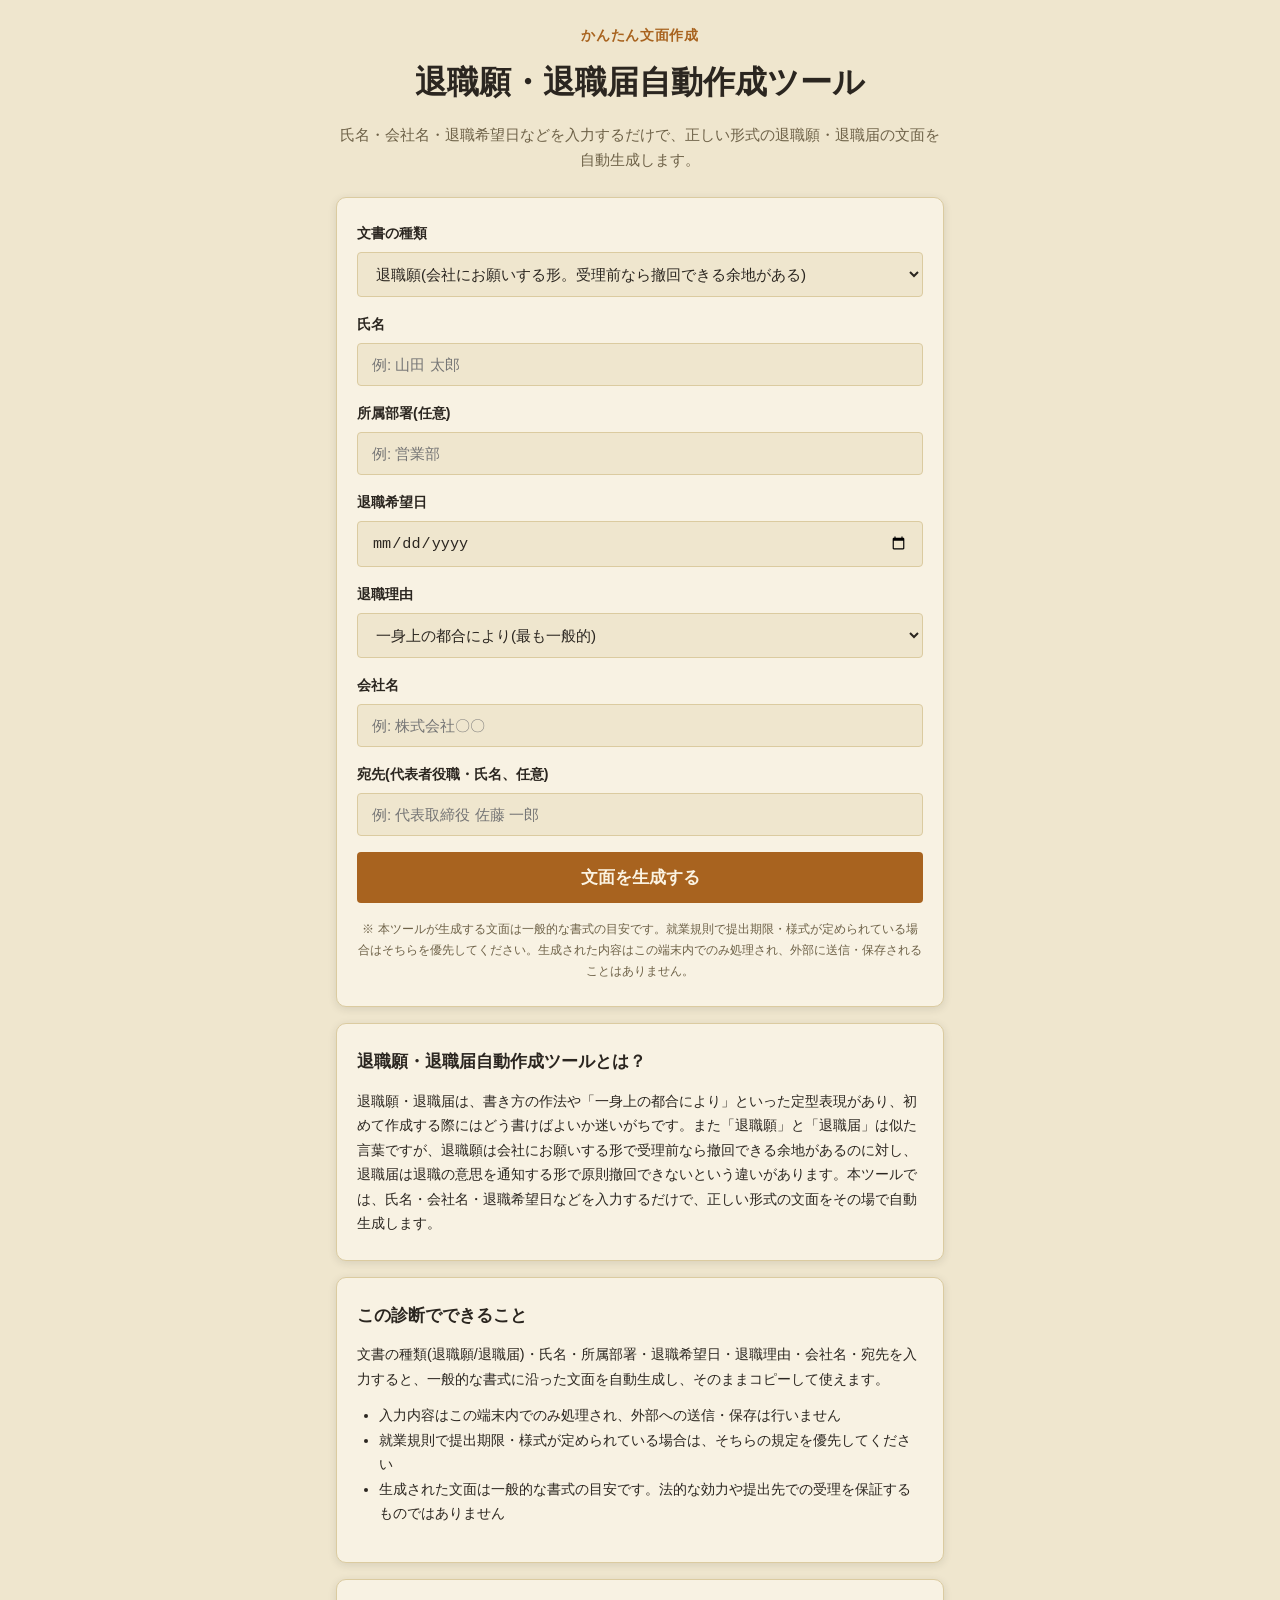
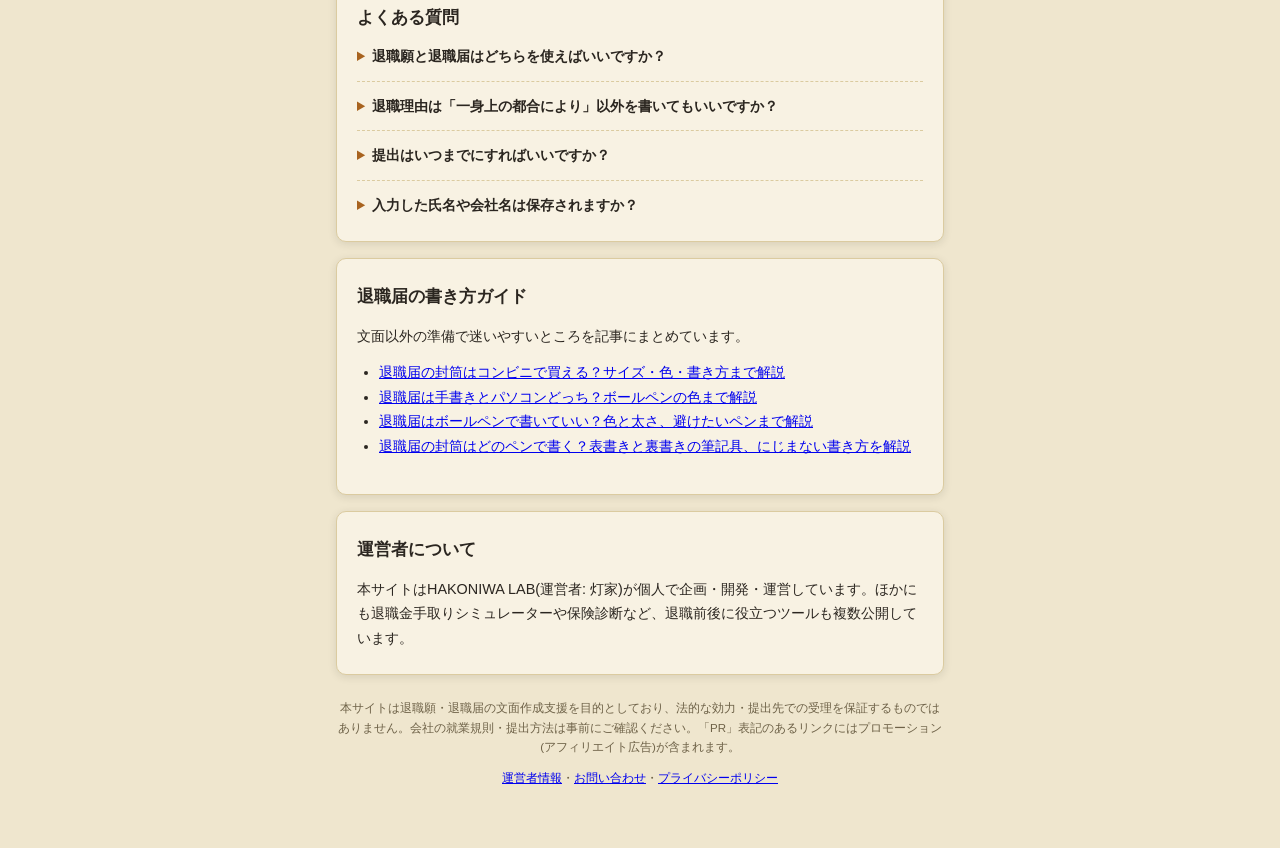
==== index.html @ e1b3cf2a "診断結果の下に関連する本のカードを追加 HAKONIWA LABのツールと、運営者が書いたKindle本をつなぐ導線。 結果画面の広告スロット直後に、文脈が自然につながる本だけを1〜2冊置く。 既存の" ====
<!DOCTYPE html>
<html lang="ja">
<head>
<meta charset="UTF-8">
<meta name="viewport" content="width=device-width, initial-scale=1.0">
<title>退職願・退職届 自動作成ツール | 入力するだけで文面を生成</title>
<meta name="description" content="氏名・会社名・退職希望日などを入力するだけで、正しい形式の退職願・退職届の文面を自動生成し、コピーできます。">
<script async src="https://pagead2.googlesyndication.com/pagead/js/adsbygoogle.js?client=ca-pub-6465548593525933" crossorigin="anonymous"></script>
<link rel="canonical" href="https://hakoniwalab.com/resignation-letter-generator/">
<link rel="stylesheet" href="css/style.css">
<script type="application/ld+json">{"@context":"https://schema.org","@type":"FAQPage","mainEntity":[{"@type":"Question","name":"退職願と退職届はどちらを使えばいいですか？","acceptedAnswer":{"@type":"Answer","text":"まずは会社と話し合いながら退職時期を決めたい場合は退職願(受理前なら撤回できる余地があります)、退職の意思がすでに固まっている場合は退職届(原則撤回できません)を選ぶのが一般的です。就業規則で指定がある場合はそちらに従ってください。"}},{"@type":"Question","name":"退職理由は「一身上の都合により」以外を書いてもいいですか？","acceptedAnswer":{"@type":"Answer","text":"書けます。ただし退職願・退職届では詳しい退職理由を書かないのが一般的なマナーとされており、多くの場合「一身上の都合により」で十分です。転居や契約期間満了など事実を書く場合もあります。"}},{"@type":"Question","name":"提出はいつまでにすればいいですか？","acceptedAnswer":{"@type":"Answer","text":"民法上は退職の意思表示から2週間で退職の効果が生じますが、就業規則で「1ヶ月前まで」等の規定がある会社が多いため、まずは自社の就業規則をご確認ください。"}},{"@type":"Question","name":"入力した氏名や会社名は保存されますか？","acceptedAnswer":{"@type":"Answer","text":"保存されません。入力内容はこの端末(ブラウザ)内でのみ処理され、外部への送信や保存は一切行いません。"}}]}</script>
</head>
<body>
<div id="app" class="app">

  <header class="app-header">
    <p class="app-header__eyebrow">かんたん文面作成</p>
    <h1 class="app-header__title">退職願・退職届<br class="sp-only">自動作成ツール</h1>
    <p class="app-header__lead">氏名・会社名・退職希望日などを入力するだけで、正しい形式の退職願・退職届の文面を自動生成します。</p>
  </header>

  <main id="main" class="main">

    <!-- intro/form screen -->
    <section id="screen-intro" class="screen" data-screen="intro">
      <div class="card card--intro">
        <form id="gen-form">
          <div class="form-field">
            <label for="letter_type">文書の種類</label>
            <select id="letter_type" name="letter_type" class="quiz-select">
              <option value="request">退職願(会社にお願いする形。受理前なら撤回できる余地がある)</option>
              <option value="notice">退職届(退職の意思を通知する形。原則撤回できない)</option>
            </select>
          </div>

          <div class="form-field">
            <label for="name">氏名</label>
            <input type="text" id="name" name="name" class="quiz-select" placeholder="例: 山田 太郎" required>
          </div>

          <div class="form-field">
            <label for="department">所属部署(任意)</label>
            <input type="text" id="department" name="department" class="quiz-select" placeholder="例: 営業部">
          </div>

          <div class="form-field">
            <label for="resign_date">退職希望日</label>
            <input type="date" id="resign_date" name="resign_date" class="quiz-select" required>
          </div>

          <div class="form-field">
            <label for="reason_preset">退職理由</label>
            <select id="reason_preset" name="reason_preset" class="quiz-select">
              <option value="一身上の都合により">一身上の都合により(最も一般的)</option>
              <option value="契約期間満了に伴い">契約期間満了に伴い</option>
              <option value="転居に伴い">転居に伴い</option>
              <option value="家庭の事情により">家庭の事情により</option>
              <option value="custom">自由入力</option>
            </select>
          </div>

          <div class="form-field" id="reason-custom-field" hidden>
            <label for="reason_custom">退職理由(自由入力・接続助詞まで含めて入力してください)</label>
            <input type="text" id="reason_custom" name="reason_custom" class="quiz-select" placeholder="例: 一身上の都合により">
          </div>

          <div class="form-field">
            <label for="company_name">会社名</label>
            <input type="text" id="company_name" name="company_name" class="quiz-select" placeholder="例: 株式会社〇〇" required>
          </div>

          <div class="form-field">
            <label for="representative_name">宛先(代表者役職・氏名、任意)</label>
            <input type="text" id="representative_name" name="representative_name" class="quiz-select" placeholder="例: 代表取締役 佐藤 一郎">
          </div>

          <button type="submit" class="btn btn--primary btn--large">文面を生成する</button>
        </form>
        <p class="intro-disclaimer">※ 本ツールが生成する文面は一般的な書式の目安です。就業規則で提出期限・様式が定められている場合はそちらを優先してください。生成された内容はこの端末内でのみ処理され、外部に送信・保存されることはありません。</p>
      </div>
    </section>

    <!-- result screen -->
    <section id="screen-result" class="screen" data-screen="result" hidden>
      <div class="card card--intro" id="result-body"></div>
      <button type="button" class="btn btn--primary btn--large" id="btn-copy">文面をコピーする</button>
      <div id="ad-slot-result-bottom" class="ad-slot" aria-hidden="true"></div>
      <div class="card card--books" data-books-card>
        <h2 class="card__title">関連する本</h2>
        <p class="books__lead">辞めたあとのことを考えはじめた方へ。運営者が書いた本です。</p>
        <ul class="books__list">
          <li class="books__item">
            <a href="https://www.amazon.co.jp/dp/B0H3LRYNQZ" target="_blank" rel="noopener">
              <span class="books__title">50代からのセカンドキャリア: 肩書きが消えた日、人生は始まる</span>
              <span class="books__note">神泉悠斗／役職や肩書きが外れたあとの、仕事の選び直しについて。</span>
            </a>
          </li>
        </ul>
        <p class="books__ku">Kindle Unlimited の対象です（会員なら追加料金はかかりません）。</p>
      </div>


      <div class="card card--lead" id="lead-card">
        <h2 class="card__title">今後の手続きの参考情報を受け取りたい方へ</h2>
        <p>メールアドレスを登録すると、HAKONIWA LABの新しいツール・お得な情報をお届けします。</p>
        <form id="lead-form" class="lead-form" action="https://mail-studio.hakoniwa-labs.workers.dev/f/v6lGNd5ZqjptO-bG2wVIIij1IczI0iWg" method="post" target="popupwindow" onsubmit="window.open('https://mail-studio.hakoniwa-labs.workers.dev/f/v6lGNd5ZqjptO-bG2wVIIij1IczI0iWg', 'popupwindow')">
          <input type="email" name="email" class="lead-form__input" placeholder="メールアドレス" required>
          <button type="submit" class="btn btn--primary">登録する</button>
        </form>
      </div>

      <button type="button" class="btn btn--ghost" id="btn-restart">条件を変えて作り直す</button>
    </section>

  </main>

  <section class="article" aria-labelledby="about-heading">
    <div class="card card--article">
      <h2 id="about-heading">退職願・退職届自動作成ツールとは？</h2>
      <p>退職願・退職届は、書き方の作法や「一身上の都合により」といった定型表現があり、初めて作成する際にはどう書けばよいか迷いがちです。また「退職願」と「退職届」は似た言葉ですが、退職願は会社にお願いする形で受理前なら撤回できる余地があるのに対し、退職届は退職の意思を通知する形で原則撤回できないという違いがあります。本ツールでは、氏名・会社名・退職希望日などを入力するだけで、正しい形式の文面をその場で自動生成します。</p>
    </div>

    <div class="card card--article">
      <h2>この診断でできること</h2>
      <p>文書の種類(退職願/退職届)・氏名・所属部署・退職希望日・退職理由・会社名・宛先を入力すると、一般的な書式に沿った文面を自動生成し、そのままコピーして使えます。</p>
      <ul>
        <li>入力内容はこの端末内でのみ処理され、外部への送信・保存は行いません</li>
        <li>就業規則で提出期限・様式が定められている場合は、そちらの規定を優先してください</li>
        <li>生成された文面は一般的な書式の目安です。法的な効力や提出先での受理を保証するものではありません</li>
      </ul>
    </div>

    <div class="card card--article">
      <h2>よくある質問</h2>
      <details class="faq-item">
        <summary>退職願と退職届はどちらを使えばいいですか？</summary>
        <p>まずは会社と話し合いながら退職時期を決めたい場合は退職願(受理前なら撤回できる余地があります)、退職の意思がすでに固まっている場合は退職届(原則撤回できません)を選ぶのが一般的です。就業規則で指定がある場合はそちらに従ってください。</p>
      </details>
      <details class="faq-item">
        <summary>退職理由は「一身上の都合により」以外を書いてもいいですか？</summary>
        <p>書けます。ただし退職願・退職届では詳しい退職理由を書かないのが一般的なマナーとされており、多くの場合「一身上の都合により」で十分です。転居や契約期間満了など事実を書く場合もあります。</p>
      </details>
      <details class="faq-item">
        <summary>提出はいつまでにすればいいですか？</summary>
        <p>民法上は退職の意思表示から2週間で退職の効果が生じますが、就業規則で「1ヶ月前まで」等の規定がある会社が多いため、まずは自社の就業規則をご確認ください。</p>
      </details>
      <details class="faq-item">
        <summary>入力した氏名や会社名は保存されますか？</summary>
        <p>保存されません。入力内容はこの端末(ブラウザ)内でのみ処理され、外部への送信や保存は一切行いません。</p>
      </details>
    </div>

    <div class="card card--article">
      <h2>退職届の書き方ガイド</h2>
      <p>文面以外の準備で迷いやすいところを記事にまとめています。</p>
      <ul>
        <li><a href="guide/taishokutodoke-fuutou/">退職届の封筒はコンビニで買える？サイズ・色・書き方まで解説</a></li>
        <li><a href="guide/taishokutodoke-tegaki-pc/">退職届は手書きとパソコンどっち？ボールペンの色まで解説</a></li>
        <li><a href="guide/taishokutodoke-borupen/">退職届はボールペンで書いていい？色と太さ、避けたいペンまで解説</a></li>
        <li><a href="guide/taishokutodoke-fuutou-pen/">退職届の封筒はどのペンで書く？表書きと裏書きの筆記具、にじまない書き方を解説</a></li>
      </ul>
    </div>

    <div class="card card--article">
      <h2>運営者について</h2>
      <p>本サイトはHAKONIWA LAB(運営者: 灯家)が個人で企画・開発・運営しています。ほかにも退職金手取りシミュレーターや保険診断など、退職前後に役立つツールも複数公開しています。</p>
    </div>
  </section>

  <footer class="app-footer">
    <p>本サイトは退職願・退職届の文面作成支援を目的としており、法的な効力・提出先での受理を保証するものではありません。会社の就業規則・提出方法は事前にご確認ください。「PR」表記のあるリンクにはプロモーション(アフィリエイト広告)が含まれます。</p>
    <p><a href="../about.html">運営者情報</a>・<a href="../contact.html">お問い合わせ</a>・<a href="../privacy.html">プライバシーポリシー</a></p>
  </footer>

</div>

<script src="js/generate.js"></script>
<script src="js/app.js"></script>
</body>
</html>
---- css/style.css ----
:root {
  --color-bg: #efe6ce;
  --color-surface: #f8f2e3;
  --color-border: #dbcba0;
  --color-text: #2b2620;
  --color-text-muted: #6e6248;
  --color-primary: #a8631f;
  --color-primary-hover: #8b5119;
  --color-primary-contrast: #fbf3e2;
  --color-accent: #55704a;
  --color-badge-bg: #e4d6ae;
  --color-badge-text: #6e4a1e;
  --color-warn-bg: #efd3c0;
  --color-warn-text: #8a4322;
  --radius-sm: 4px;
  --radius-md: 6px;
  --radius-lg: 10px;
  --shadow-card: 0 2px 8px rgba(43, 38, 32, 0.12);
  --max-width: 640px;
}

@media (prefers-color-scheme: dark) {
  :root {
    --color-bg: #211f1a;
    --color-surface: #2c2a22;
    --color-border: #423e30;
    --color-text: #f1e9d8;
    --color-text-muted: #b3a585;
    --color-primary: #e3a23b;
    --color-primary-hover: #edb259;
    --color-primary-contrast: #241c0d;
    --color-accent: #8fae7d;
    --color-badge-bg: #3a3626;
    --color-badge-text: #e3a23b;
    --color-warn-bg: #3d2a1d;
    --color-warn-text: #e0a876;
    --shadow-card: 0 2px 14px rgba(0, 0, 0, 0.5);
  }
}

* { box-sizing: border-box; }

[hidden] { display: none !important; }

html, body {
  margin: 0;
  padding: 0;
  background: var(--color-bg);
  color: var(--color-text);
  font-family: "Hiragino Sans", "Hiragino Kaku Gothic ProN", Meiryo, "Yu Gothic", sans-serif;
  line-height: 1.7;
  -webkit-text-size-adjust: 100%;
}

.app {
  max-width: var(--max-width);
  margin: 0 auto;
  padding: 24px 16px 48px;
}

.app-header {
  text-align: center;
  margin-bottom: 24px;
}

.app-header__eyebrow {
  color: var(--color-primary);
  font-weight: 700;
  font-size: 0.85rem;
  letter-spacing: 0.05em;
  margin: 0 0 8px;
}

.app-header__title {
  font-size: 1.6rem;
  font-weight: 800;
  margin: 0 0 12px;
}

.app-header__lead {
  color: var(--color-text-muted);
  font-size: 0.95rem;
  margin: 0;
}

.main { display: block; }

.card {
  background: var(--color-surface);
  border: 1px solid var(--color-border);
  border-radius: var(--radius-lg);
  box-shadow: var(--shadow-card);
  padding: 24px 20px;
  margin-bottom: 16px;
}

.card--intro { text-align: center; }

.intro-points {
  list-style: none;
  padding: 0;
  margin: 0 0 20px;
  text-align: left;
  display: inline-block;
}

.intro-points li {
  position: relative;
  padding-left: 26px;
  margin-bottom: 10px;
  color: var(--color-text);
}

.intro-points li::before {
  content: "✓";
  position: absolute;
  left: 0;
  color: var(--color-accent);
  font-weight: 700;
}

.intro-disclaimer {
  font-size: 0.78rem;
  color: var(--color-text-muted);
  margin: 16px 0 0;
}

.btn {
  display: inline-block;
  border: none;
  border-radius: var(--radius-sm);
  font-size: 0.95rem;
  font-weight: 700;
  padding: 12px 20px;
  cursor: pointer;
  text-align: center;
  transition: background-color 0.15s ease, opacity 0.15s ease;
}

.btn--primary {
  background: var(--color-primary);
  color: var(--color-primary-contrast);
}
.btn--primary:hover { background: var(--color-primary-hover); }
.btn--primary:disabled { opacity: 0.5; cursor: not-allowed; }

.btn--ghost {
  background: transparent;
  color: var(--color-text-muted);
  border: 1px solid var(--color-border);
}
.btn--ghost:hover { color: var(--color-text); border-color: var(--color-text-muted); }

.btn--large { width: 100%; padding: 14px 20px; font-size: 1.05rem; }
.btn--skip { margin-left: auto; }

.progress {
  height: 6px;
  background: var(--color-border);
  border-radius: 999px;
  overflow: hidden;
  margin-bottom: 8px;
}

.progress__bar {
  height: 100%;
  width: 0%;
  background: var(--color-primary);
  transition: width 0.25s ease;
}

.progress__label {
  font-size: 0.78rem;
  color: var(--color-text-muted);
  margin: 0 0 16px;
  text-align: right;
}

.card--quiz { min-height: 220px; }

.quiz-question {
  font-size: 1.1rem;
  font-weight: 700;
  margin: 0 0 6px;
}

.quiz-question__note {
  font-size: 0.82rem;
  color: var(--color-text-muted);
  margin: 0 0 18px;
}

.quiz-options {
  display: grid;
  gap: 10px;
}

.quiz-option {
  display: block;
  width: 100%;
  text-align: left;
  padding: 14px 16px;
  background: var(--color-bg);
  border: 1.5px solid var(--color-border);
  border-radius: var(--radius-sm);
  color: var(--color-text);
  font-size: 0.95rem;
  cursor: pointer;
  transition: border-color 0.15s ease, background-color 0.15s ease;
}

.quiz-option:hover {
  border-color: var(--color-primary);
}

.quiz-option.is-selected {
  border-color: var(--color-primary);
  background: var(--color-badge-bg);
  font-weight: 700;
}

.quiz-select {
  width: 100%;
  padding: 12px 14px;
  border: 1.5px solid var(--color-border);
  border-radius: var(--radius-sm);
  background: var(--color-bg);
  color: var(--color-text);
  font-size: 0.95rem;
}

.quiz-nav {
  display: flex;
  align-items: center;
  gap: 10px;
}

.result-summary {
  text-align: center;
  margin-bottom: 20px;
}

.result-summary__count {
  font-size: 1.3rem;
  font-weight: 800;
  margin: 0 0 4px;
}

.result-summary__note {
  font-size: 0.82rem;
  color: var(--color-text-muted);
  margin: 0;
}

.result-list {
  display: grid;
  gap: 14px;
  margin-bottom: 20px;
}

.result-card {
  background: var(--color-surface);
  border: 1px solid var(--color-border);
  border-radius: var(--radius-md);
  box-shadow: var(--shadow-card);
  padding: 18px 18px 16px;
}

.result-card__badges {
  display: flex;
  flex-wrap: wrap;
  gap: 6px;
  margin-bottom: 10px;
}

.badge {
  display: inline-block;
  font-size: 0.72rem;
  font-weight: 700;
  padding: 3px 10px;
  border-radius: 999px;
  background: var(--color-badge-bg);
  color: var(--color-badge-text);
}

.badge--accent {
  background: var(--color-primary);
  color: var(--color-primary-contrast);
}

.badge--warn {
  background: var(--color-warn-bg);
  color: var(--color-warn-text);
}

.result-card__name {
  font-size: 1.05rem;
  font-weight: 800;
  margin: 0 0 6px;
}

.result-card__benefit {
  color: var(--color-accent);
  font-weight: 700;
  margin: 0 0 4px;
}

.result-card__org {
  font-size: 0.8rem;
  color: var(--color-text-muted);
  margin: 0 0 12px;
}

.result-card__summary {
  font-size: 0.88rem;
  margin: 0 0 10px;
}

.result-card__conditions {
  font-size: 0.82rem;
  color: var(--color-text-muted);
  margin: 0 0 14px;
}

.result-card__actions {
  display: flex;
  flex-wrap: wrap;
  gap: 8px;
}

.result-card__link {
  display: inline-block;
  font-size: 0.85rem;
  font-weight: 700;
  color: var(--color-primary);
  text-decoration: none;
  padding: 8px 14px;
  border: 1.5px solid var(--color-primary);
  border-radius: var(--radius-sm);
}

.result-card__link:hover { background: var(--color-badge-bg); }

.result-card__link--offer {
  color: var(--color-accent);
  border-color: var(--color-accent);
  display: inline-flex;
  align-items: center;
  gap: 6px;
}

.badge--pr {
  background: var(--color-accent);
  color: var(--color-primary-contrast);
  font-size: 0.62rem;
  padding: 2px 6px;
}

.result-empty {
  text-align: center;
  color: var(--color-text-muted);
  padding: 24px 12px;
}

.ad-slot {
  min-height: 90px;
  border: 1px dashed var(--color-border);
  border-radius: var(--radius-sm);
  display: flex;
  align-items: center;
  justify-content: center;
  color: var(--color-text-muted);
  font-size: 0.75rem;
  margin-bottom: 20px;
}

.card--lead { text-align: center; }
.card__title { font-size: 1rem; margin: 0 0 8px; }

.lead-form {
  display: flex;
  gap: 8px;
  margin-top: 14px;
}

.lead-form__input {
  flex: 1;
  padding: 10px 12px;
  border: 1.5px solid var(--color-border);
  border-radius: var(--radius-sm);
  background: var(--color-bg);
  color: var(--color-text);
}

.app-footer {
  margin-top: 24px;
  text-align: center;
  font-size: 0.72rem;
  color: var(--color-text-muted);
}

.sp-only { display: inline; }

@media (min-width: 640px) {
  .app-header__title { font-size: 2rem; }
  .sp-only { display: none; }
}

.result-card__platforms {
  font-size: 0.8rem;
  color: var(--color-text-muted);
  margin: 0 0 14px;
}

.cross-link-banner {
  display: block;
  margin-top: 12px;
  padding: 10px 14px;
  background: var(--color-badge-bg);
  border-radius: var(--radius-sm);
  font-size: 0.82rem;
  color: var(--color-badge-text);
  text-decoration: none;
  font-weight: 700;
}

.cross-link-banner:hover { opacity: 0.85; }

.result-cross-links {
  display: grid;
  gap: 8px;
  margin-top: 16px;
}

.result-cross-links .cross-link-banner {
  margin-top: 0;
}

.form-field {
  text-align: left;
  margin-bottom: 16px;
}

.form-field label {
  display: block;
  font-size: 0.88rem;
  font-weight: 700;
  margin-bottom: 6px;
}

.form-field--checkbox label {
  display: flex;
  align-items: center;
  gap: 8px;
  font-weight: 400;
  font-size: 0.9rem;
}

.form-field--checkbox input[type="checkbox"] {
  width: 18px;
  height: 18px;
}

.result-headline {
  text-align: center;
  padding: 8px 0 20px;
  border-bottom: 1px dashed var(--color-border);
  margin-bottom: 16px;
}

.result-headline__label {
  font-size: 0.85rem;
  color: var(--color-text-muted);
  margin: 0 0 4px;
}

.result-headline__value {
  font-size: 2.2rem;
  font-weight: 800;
  color: var(--color-primary);
  margin: 0 0 4px;
}

.result-headline__sub {
  font-size: 0.85rem;
  color: var(--color-text-muted);
  margin: 0;
}

.result-breakdown {
  display: grid;
  gap: 8px;
  text-align: left;
}

.result-row {
  display: flex;
  justify-content: space-between;
  font-size: 0.9rem;
  padding: 8px 0;
  border-bottom: 1px solid var(--color-border);
}

.result-row span:first-child {
  color: var(--color-text-muted);
}

.result-row span:last-child {
  font-weight: 700;
}

.letter-preview {
  background: var(--color-bg);
  border: 1px solid var(--color-border);
  border-radius: var(--radius-sm);
  padding: 20px;
  font-family: "Hiragino Mincho ProN", "Yu Mincho", serif;
  font-size: 0.95rem;
  line-height: 1.9;
  white-space: pre-wrap;
  word-break: break-word;
  margin: 0 0 16px;
}

#btn-copy {
  width: 100%;
  margin-bottom: 16px;
}

/* --- 解説記事セクション --- */

.card--article h2 {
  font-size: 1.05rem;
  margin: 0 0 12px;
}
.card--article p {
  font-size: 0.9rem;
  margin: 0 0 12px;
}
.card--article p:last-child { margin-bottom: 0; }
.card--article ul {
  font-size: 0.9rem;
  margin: 0 0 12px;
  padding-left: 22px;
}

.faq-item {
  border-bottom: 1px dashed var(--color-border);
  padding: 12px 0;
}
.faq-item:first-of-type { padding-top: 0; }
.faq-item:last-child { border-bottom: none; padding-bottom: 0; }
.faq-item summary {
  cursor: pointer;
  font-weight: 700;
  font-size: 0.9rem;
  list-style: revert;
}
.faq-item summary::marker { color: var(--color-primary); }
.faq-item p {
  margin: 8px 0 0;
  font-size: 0.85rem;
  color: var(--color-text-muted);
}

/* --- 関連する本カード --- */
.card--books .books__lead {
  font-size: 0.9rem;
  color: var(--color-text-muted);
  margin: 0 0 12px;
}
.books__list { list-style: none; margin: 0; padding: 0; display: grid; gap: 10px; }
.books__item a {
  display: block;
  padding: 12px 14px;
  border: 1px solid var(--color-border);
  border-radius: 8px;
  background: var(--color-bg);
  color: inherit;
  text-decoration: none;
}
.books__item a:hover,
.books__item a:focus-visible { border-color: var(--color-primary); }
.books__title { display: block; font-weight: 600; font-size: 0.95rem; line-height: 1.5; }
.books__note { display: block; font-size: 0.8rem; color: var(--color-text-muted); margin-top: 4px; }
.books__ku { font-size: 0.8rem; color: var(--color-text-muted); margin: 10px 0 0; }
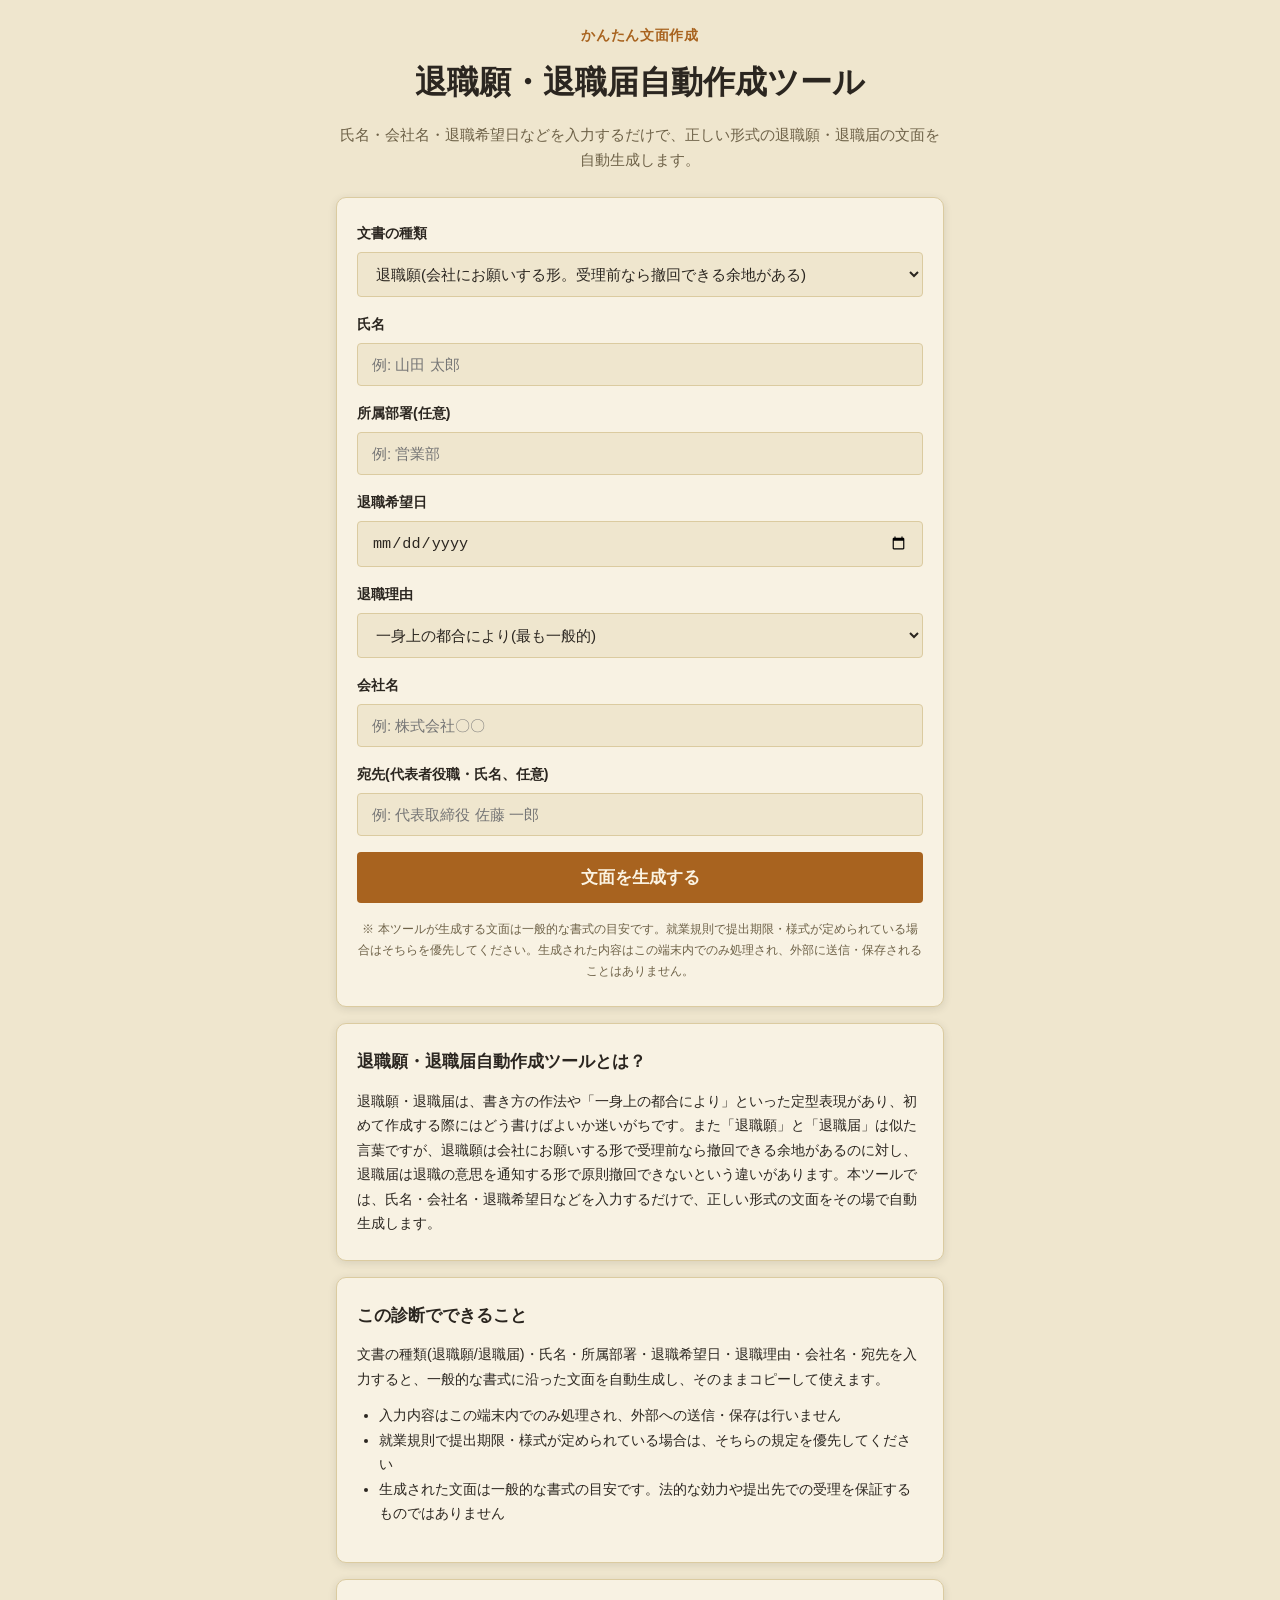
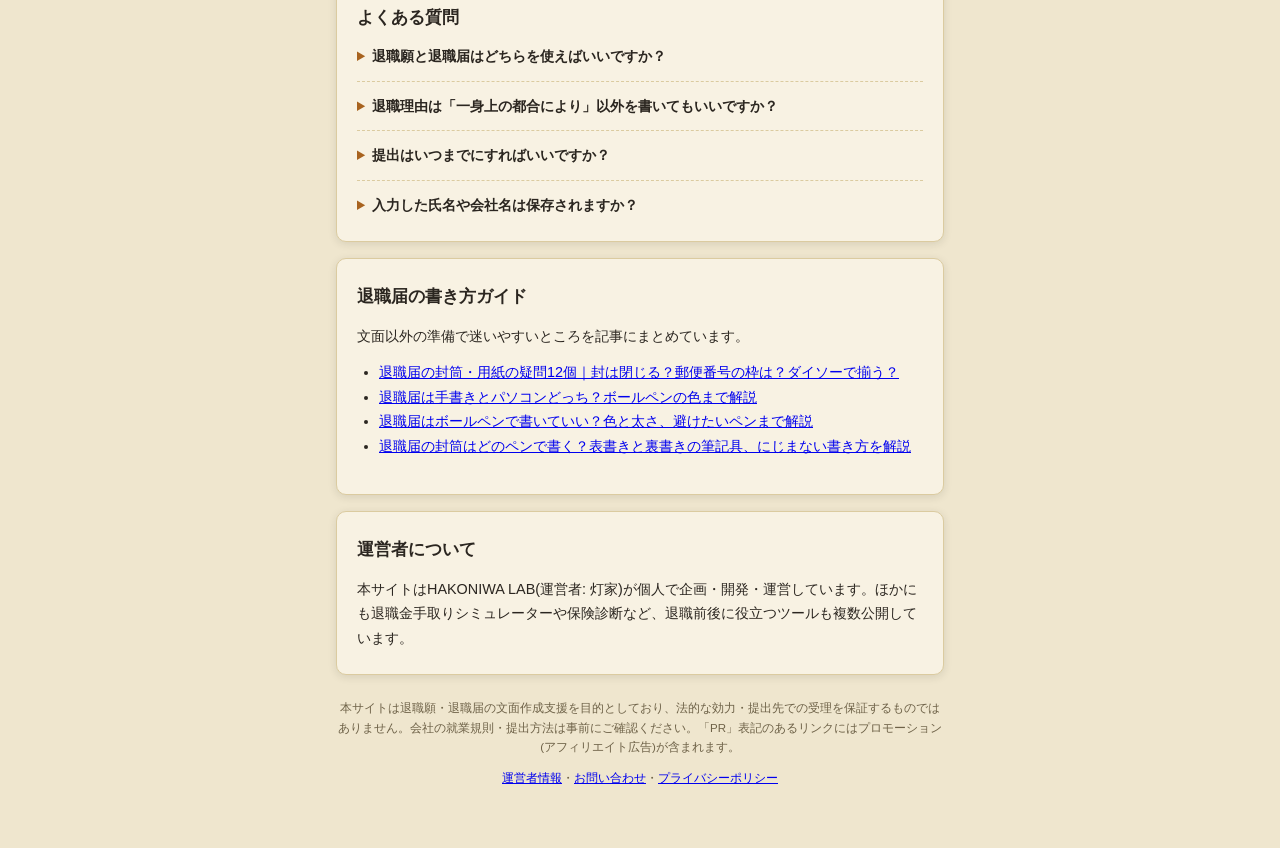
==== commit 7c76f7f0: "退職届の封筒の記事を、検索されている12の疑問への1問1答に組み替え - Search Console で来ていた49通りの細かい検索語(封筒 閉じる・郵便番号あり・用紙 ダイソー・コピー用紙・折り方" ====
--- a/index.html
+++ b/index.html
@@ -3,6 +3,14 @@
 <head>
 <meta charset="UTF-8">
 <meta name="viewport" content="width=device-width, initial-scale=1.0">
+<!-- Google tag (gtag.js) -->
+<script async src="https://www.googletagmanager.com/gtag/js?id=G-WTBHV5QYG3"></script>
+<script>
+  window.dataLayer = window.dataLayer || [];
+  function gtag(){dataLayer.push(arguments);}
+  gtag('js', new Date());
+  gtag('config', 'G-WTBHV5QYG3');
+</script>
 <title>退職願・退職届 自動作成ツール | 入力するだけで文面を生成</title>
 <meta name="description" content="氏名・会社名・退職希望日などを入力するだけで、正しい形式の退職願・退職届の文面を自動生成し、コピーできます。">
 <script async src="https://pagead2.googlesyndication.com/pagead/js/adsbygoogle.js?client=ca-pub-6465548593525933" crossorigin="anonymous"></script>
@@ -154,7 +162,7 @@
       <h2>退職届の書き方ガイド</h2>
       <p>文面以外の準備で迷いやすいところを記事にまとめています。</p>
       <ul>
-        <li><a href="guide/taishokutodoke-fuutou/">退職届の封筒はコンビニで買える？サイズ・色・書き方まで解説</a></li>
+        <li><a href="guide/taishokutodoke-fuutou/">退職届の封筒・用紙の疑問12個｜封は閉じる？郵便番号の枠は？ダイソーで揃う？</a></li>
         <li><a href="guide/taishokutodoke-tegaki-pc/">退職届は手書きとパソコンどっち？ボールペンの色まで解説</a></li>
         <li><a href="guide/taishokutodoke-borupen/">退職届はボールペンで書いていい？色と太さ、避けたいペンまで解説</a></li>
         <li><a href="guide/taishokutodoke-fuutou-pen/">退職届の封筒はどのペンで書く？表書きと裏書きの筆記具、にじまない書き方を解説</a></li>
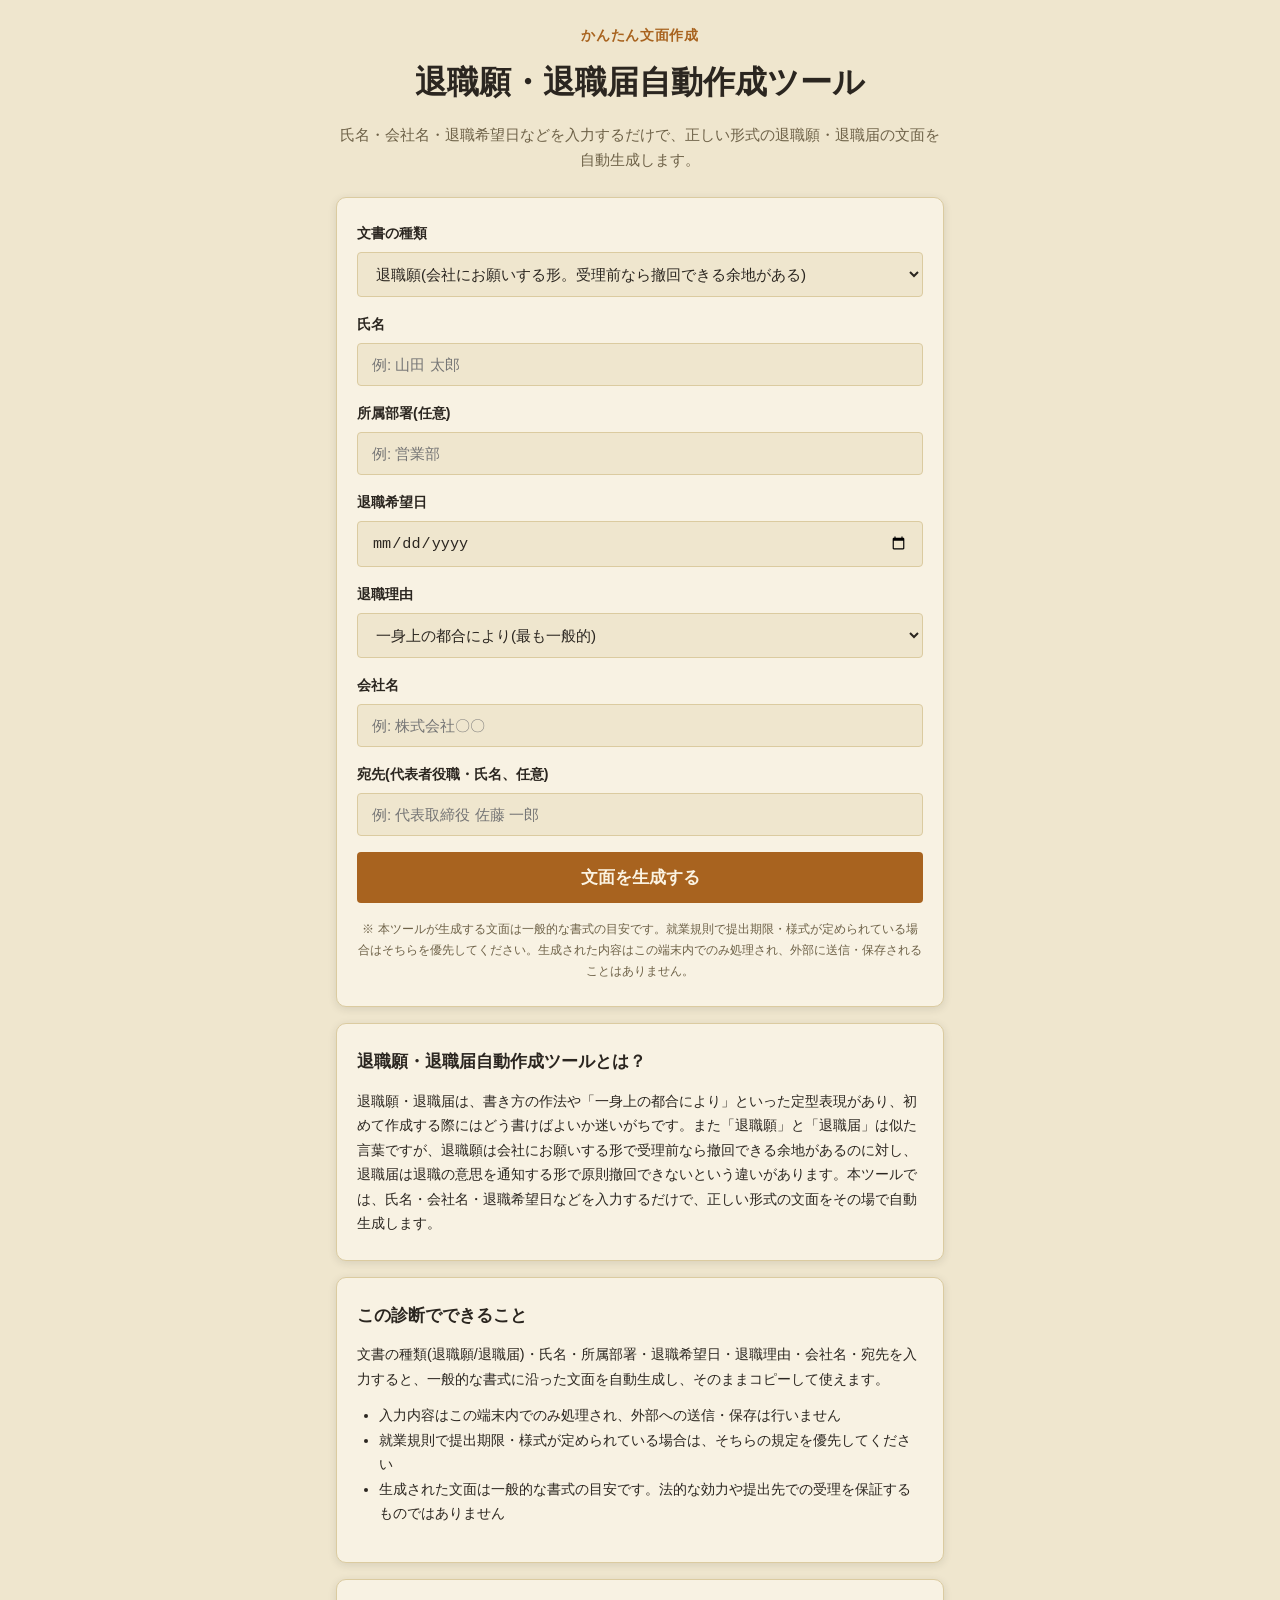
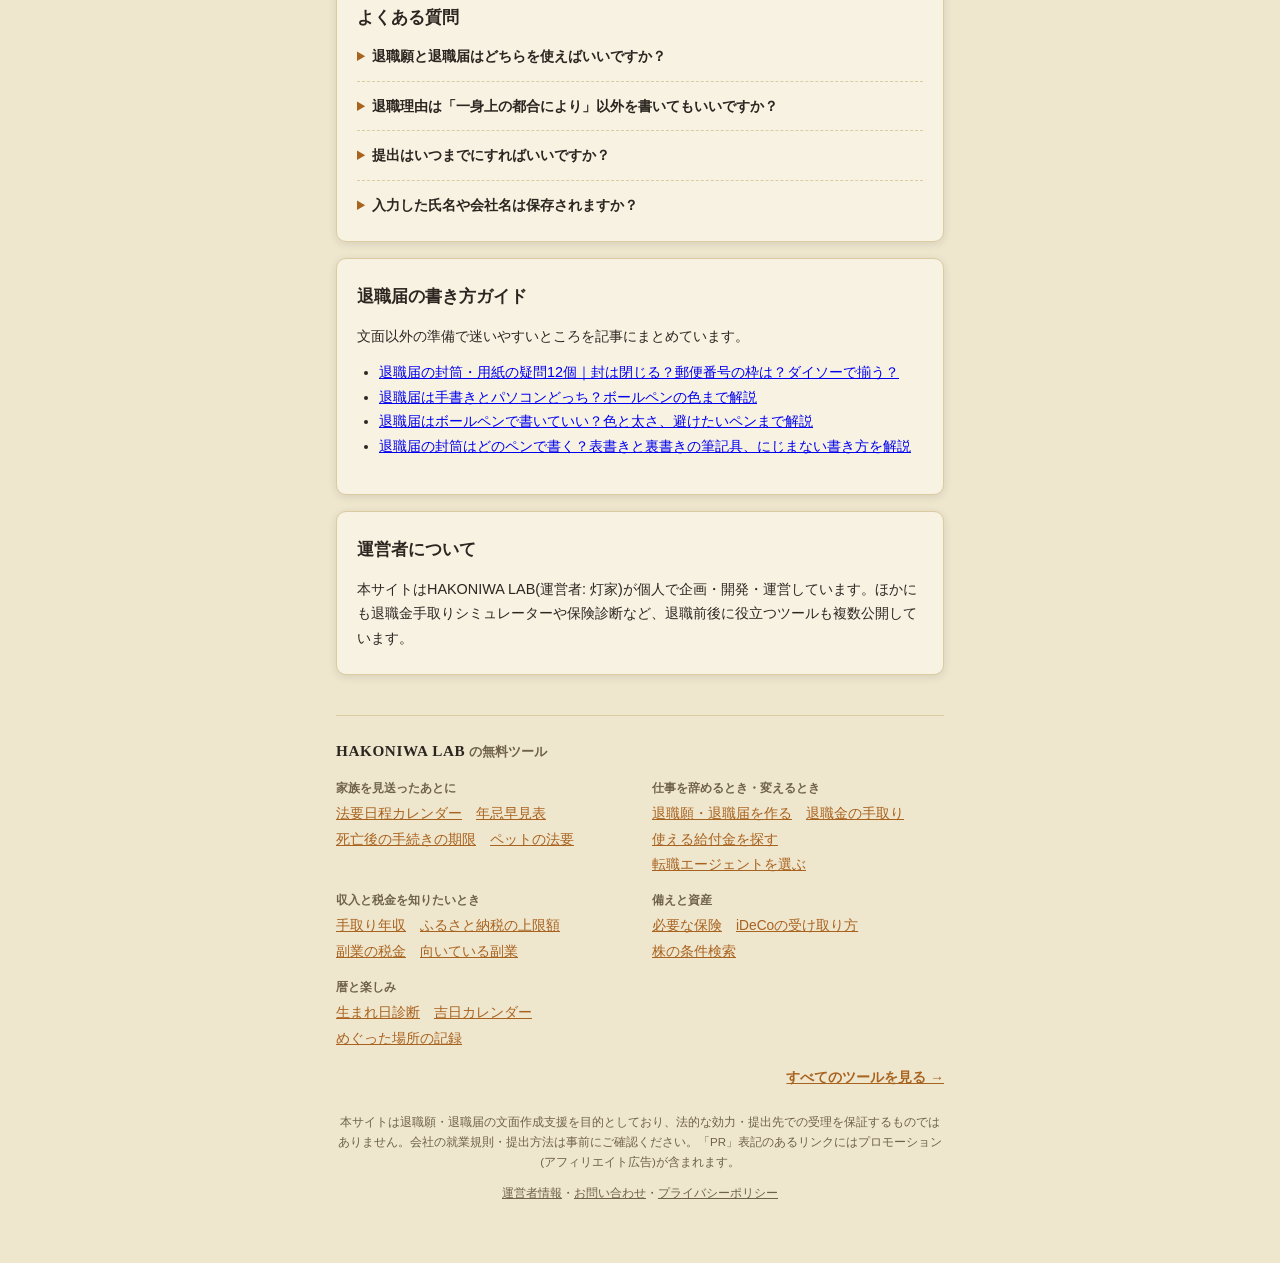
==== commit 9ecd5873: "全ページにHAKONIWA LABのツール一覧とパンくずの入口を追加 286ページ中、サイトのトップへ戻れるのが9ページだけで、 記事から入った人がほかのツールに気づけなかったため。 - 本文の下(フ" ====
--- a/index.html
+++ b/index.html
@@ -175,6 +175,73 @@
     </div>
   </section>
 
+  <!-- site-nav:start -->
+  <style>
+  .site-nav { margin: 40px 0 0; padding: 22px 0 0; border-top: 1px solid var(--color-border, var(--line, #dbcba0)); color: var(--color-text, var(--ink, #2b2620)); text-align: left; }
+  .site-nav__title { margin: 0 0 14px; font-size: 0.82rem; font-weight: 700; color: var(--color-text-muted, var(--muted, #6e6248)); }
+  .site-nav__title a { font-family: Georgia, "Times New Roman", serif; font-size: 0.95rem; letter-spacing: 0.04em; color: var(--color-text, var(--ink, #2b2620)); text-decoration: none; }
+  .site-nav__groups { display: grid; gap: 14px 24px; }
+  @media (min-width: 560px) { .site-nav__groups { grid-template-columns: 1fr 1fr; } }
+  .site-nav__label { margin: 0 0 4px; font-size: 0.74rem; font-weight: 700; color: var(--color-text-muted, var(--muted, #6e6248)); }
+  .site-nav__links { display: flex; flex-wrap: wrap; gap: 2px 14px; margin: 0; padding: 0; list-style: none; font-size: 0.86rem; line-height: 1.7; }
+  .site-nav__links li { margin: 0; padding: 0; }
+  .site-nav__links li::before { content: none; }
+  .site-nav__links a { color: var(--color-primary, var(--navy, #a8631f)); }
+  .site-nav__all { margin: 16px 0 0; font-size: 0.86rem; text-align: right; }
+  .site-nav__all a { color: var(--color-primary, var(--navy, #a8631f)); font-weight: 700; }
+  .app-footer a { color: var(--color-text-muted, var(--muted, #6e6248)); }
+  </style>
+  <nav class="site-nav" aria-label="HAKONIWA LABのツール">
+    <p class="site-nav__title"><a href="../">HAKONIWA LAB</a> の無料ツール</p>
+    <div class="site-nav__groups">
+      <div>
+        <p class="site-nav__label">家族を見送ったあとに</p>
+        <ul class="site-nav__links">
+          <li><a href="../houyou-calendar/">法要日程カレンダー</a></li>
+          <li><a href="../houyou-calendar/hayami/">年忌早見表</a></li>
+          <li><a href="../houyou-calendar/tetsuzuki/">死亡後の手続きの期限</a></li>
+          <li><a href="../houyou-calendar/pet/">ペットの法要</a></li>
+        </ul>
+      </div>
+      <div>
+        <p class="site-nav__label">仕事を辞めるとき・変えるとき</p>
+        <ul class="site-nav__links">
+          <li><a href="../resignation-letter-generator/">退職願・退職届を作る</a></li>
+          <li><a href="../retirement-simulator/">退職金の手取り</a></li>
+          <li><a href="../subsidy-checker/">使える給付金を探す</a></li>
+          <li><a href="../career-checker/">転職エージェントを選ぶ</a></li>
+        </ul>
+      </div>
+      <div>
+        <p class="site-nav__label">収入と税金を知りたいとき</p>
+        <ul class="site-nav__links">
+          <li><a href="../takehome-calculator/">手取り年収</a></li>
+          <li><a href="../furusato-simulator/">ふるさと納税の上限額</a></li>
+          <li><a href="../sidejob-tax-simulator/">副業の税金</a></li>
+          <li><a href="../sidejob-checker/">向いている副業</a></li>
+        </ul>
+      </div>
+      <div>
+        <p class="site-nav__label">備えと資産</p>
+        <ul class="site-nav__links">
+          <li><a href="../insurance-checker/">必要な保険</a></li>
+          <li><a href="../retirement-simulator/ideco/">iDeCoの受け取り方</a></li>
+          <li><a href="../stock-screener/">株の条件検索</a></li>
+        </ul>
+      </div>
+      <div>
+        <p class="site-nav__label">暦と楽しみ</p>
+        <ul class="site-nav__links">
+          <li><a href="../birthday-fortune/">生まれ日診断</a></li>
+          <li><a href="../birthday-fortune/calendar/">吉日カレンダー</a></li>
+          <li><a href="../meguri-log/">めぐった場所の記録</a></li>
+        </ul>
+      </div>
+    </div>
+    <p class="site-nav__all"><a href="../">すべてのツールを見る →</a></p>
+  </nav>
+  <!-- site-nav:end -->
+
   <footer class="app-footer">
     <p>本サイトは退職願・退職届の文面作成支援を目的としており、法的な効力・提出先での受理を保証するものではありません。会社の就業規則・提出方法は事前にご確認ください。「PR」表記のあるリンクにはプロモーション(アフィリエイト広告)が含まれます。</p>
     <p><a href="../about.html">運営者情報</a>・<a href="../contact.html">お問い合わせ</a>・<a href="../privacy.html">プライバシーポリシー</a></p>
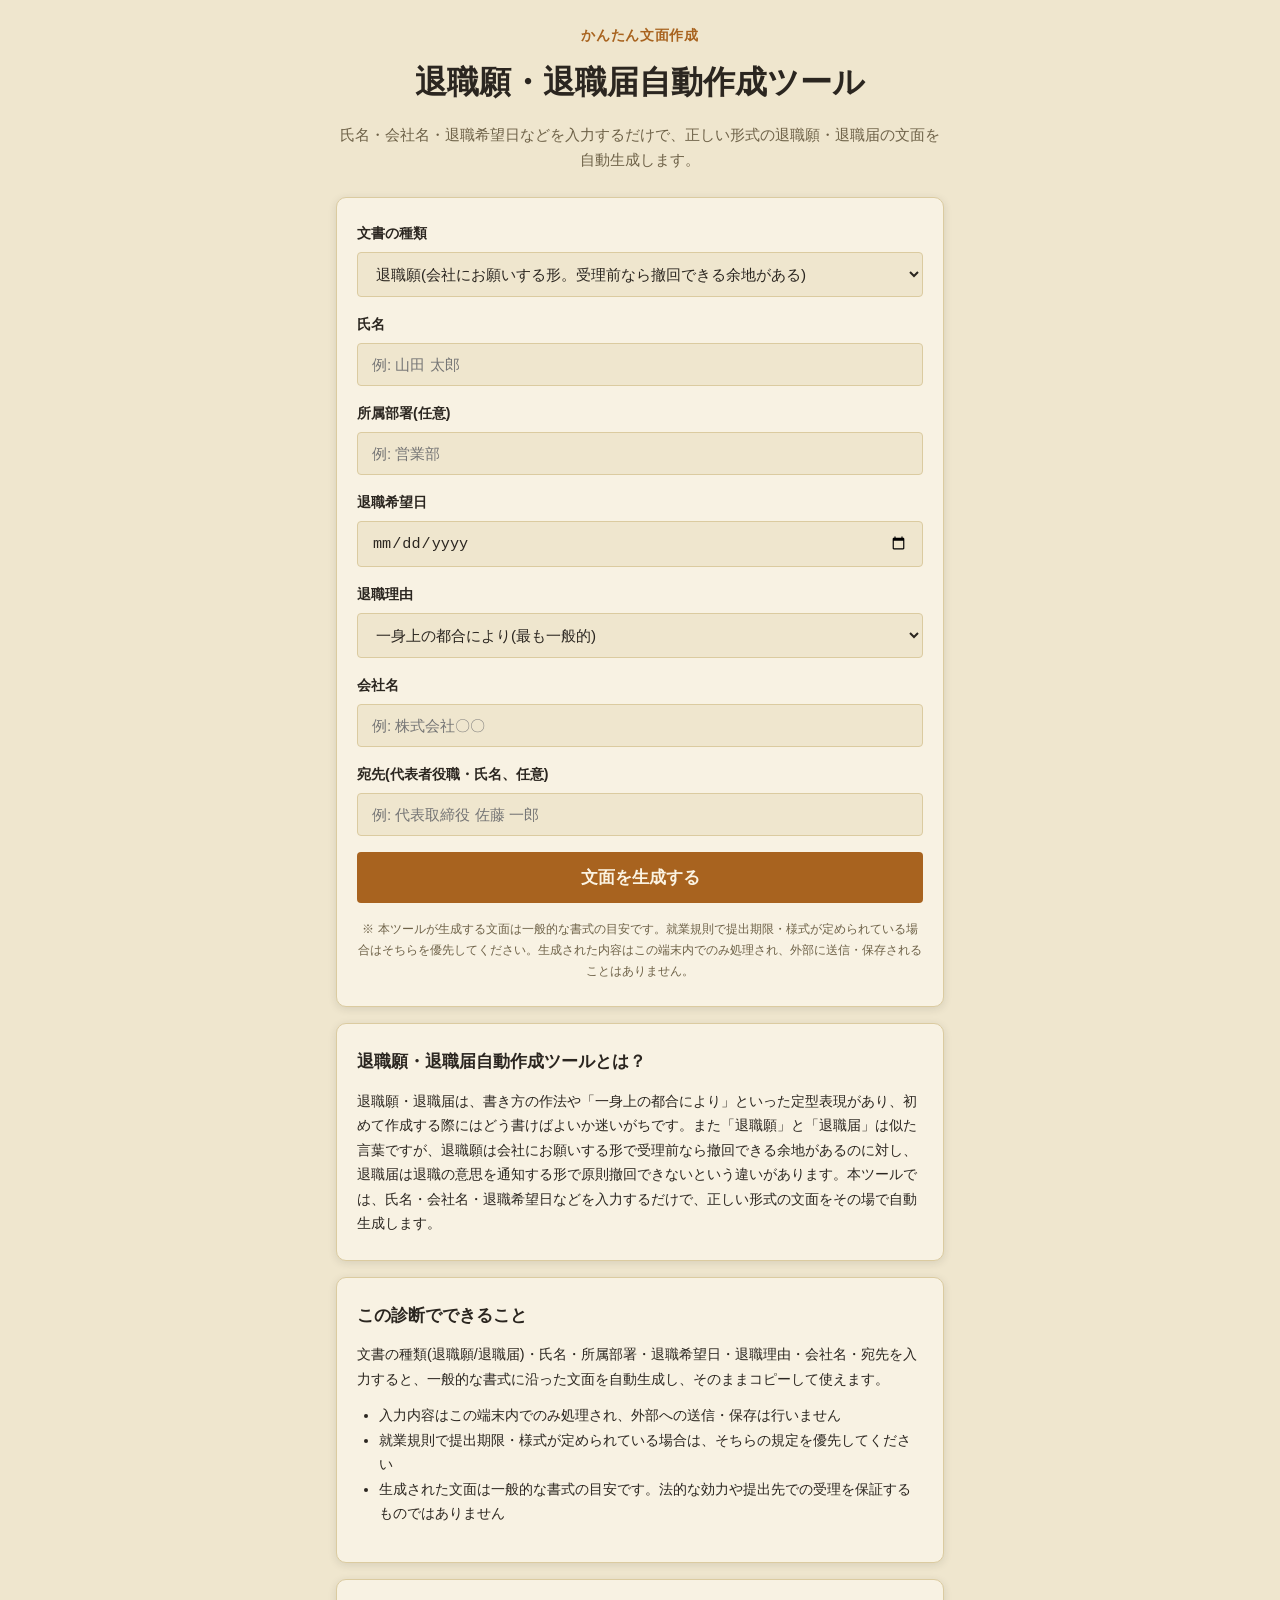
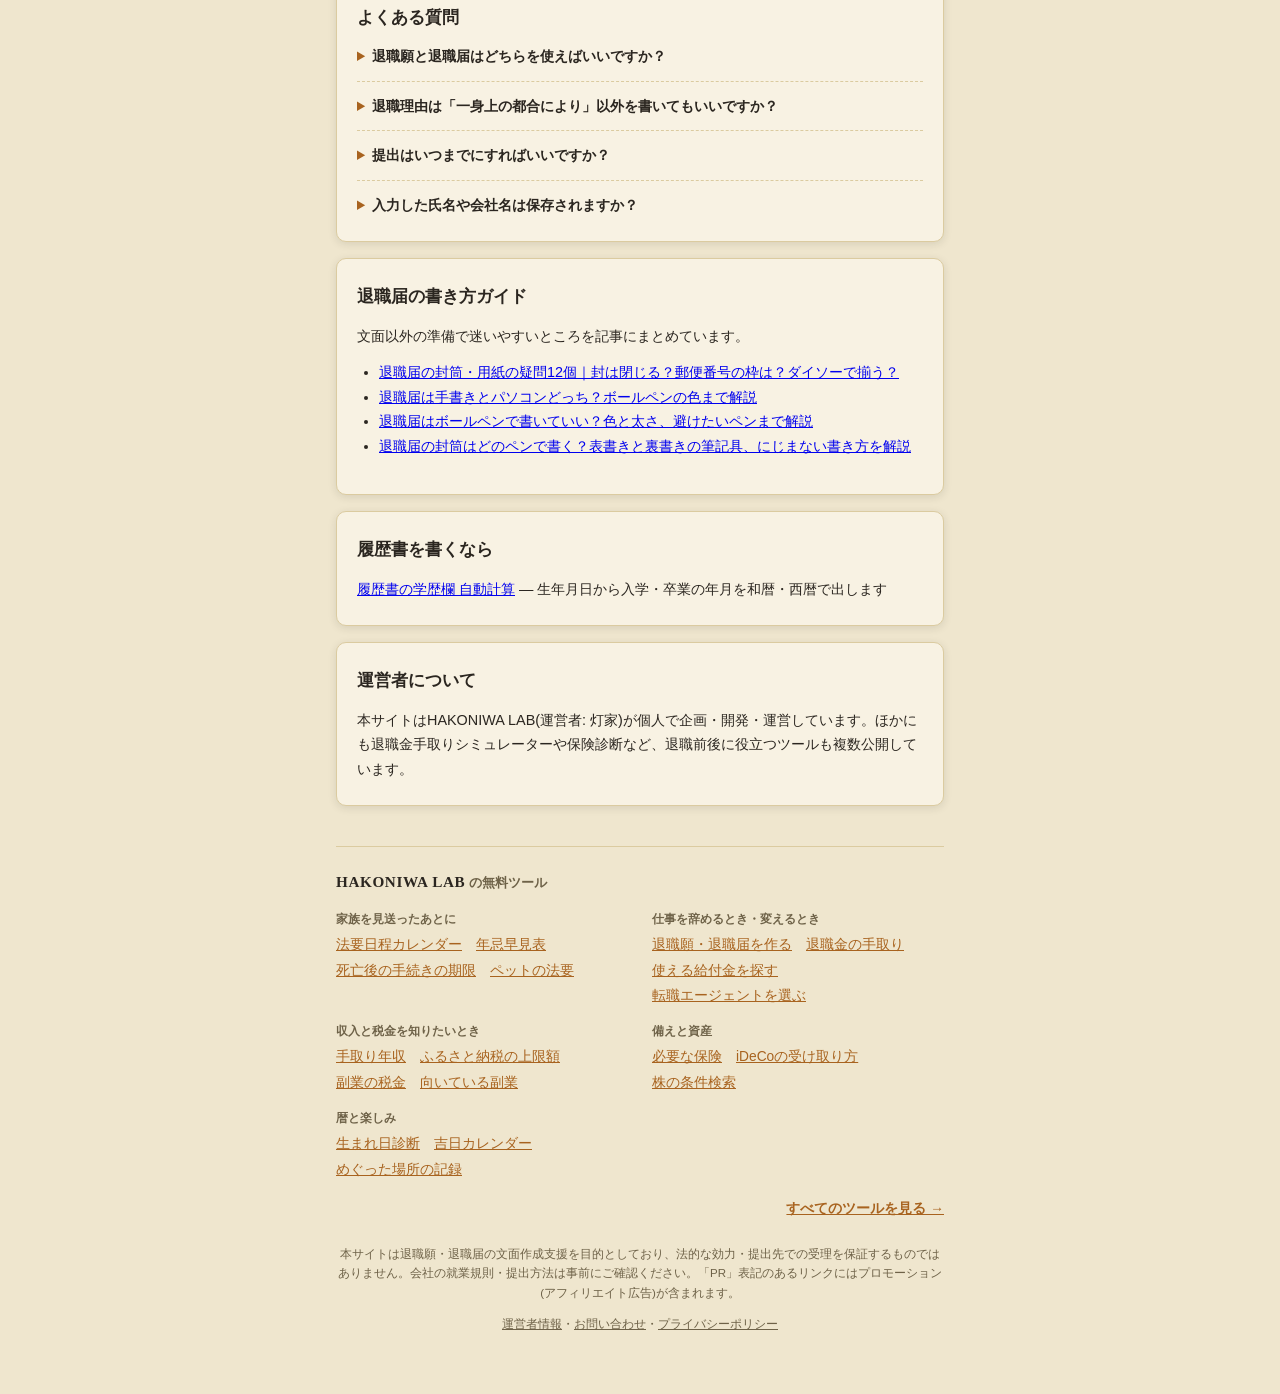
==== commit 58bd6370: "履歴書の学歴欄の自動計算 rirekisho-gakureki/ を追加 Co-Authored-By: Claude Opus 5.5 <noreply@anthropic.com>" ====
--- a/index.html
+++ b/index.html
@@ -170,6 +170,11 @@
     </div>
 
     <div class="card card--article">
+      <h2>履歴書を書くなら</h2>
+      <p><a href="rirekisho-gakureki/">履歴書の学歴欄 自動計算</a> — 生年月日から入学・卒業の年月を和暦・西暦で出します</p>
+    </div>
+
+    <div class="card card--article">
       <h2>運営者について</h2>
       <p>本サイトはHAKONIWA LAB(運営者: 灯家)が個人で企画・開発・運営しています。ほかにも退職金手取りシミュレーターや保険診断など、退職前後に役立つツールも複数公開しています。</p>
     </div>
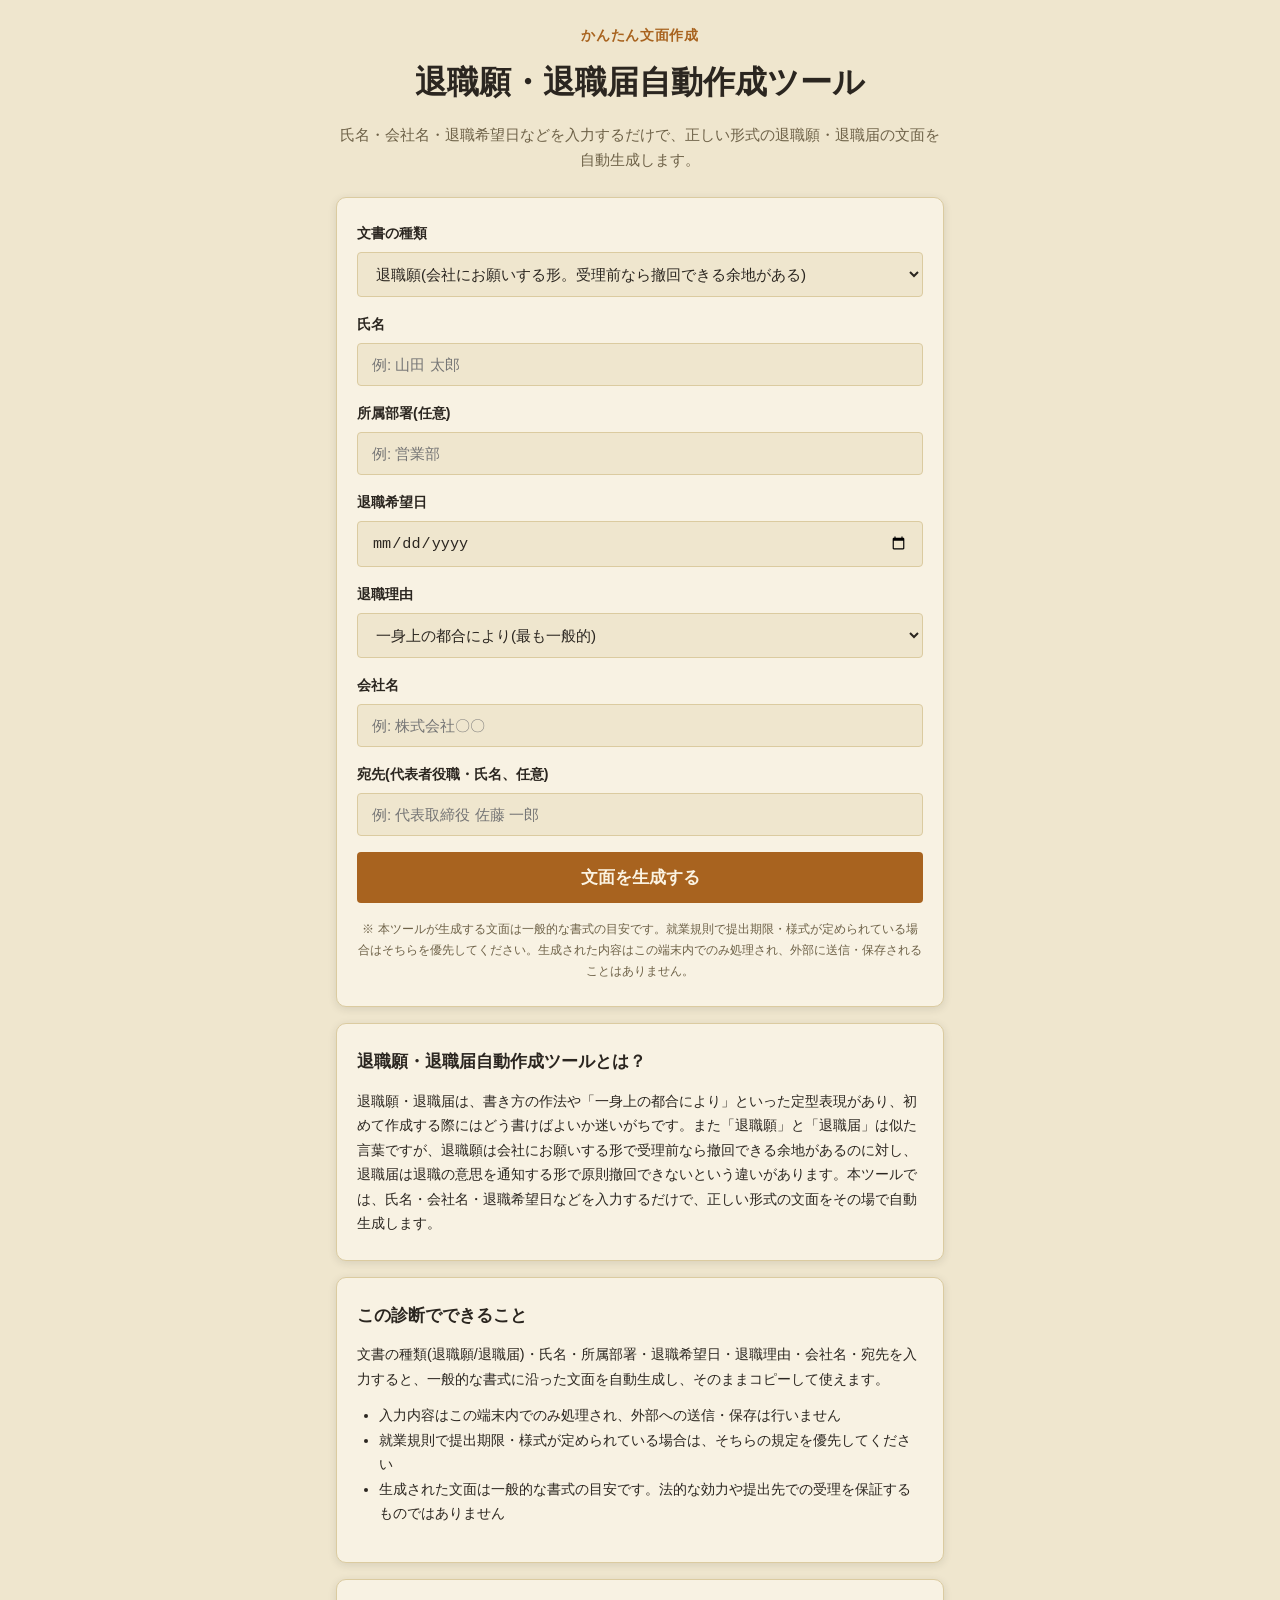
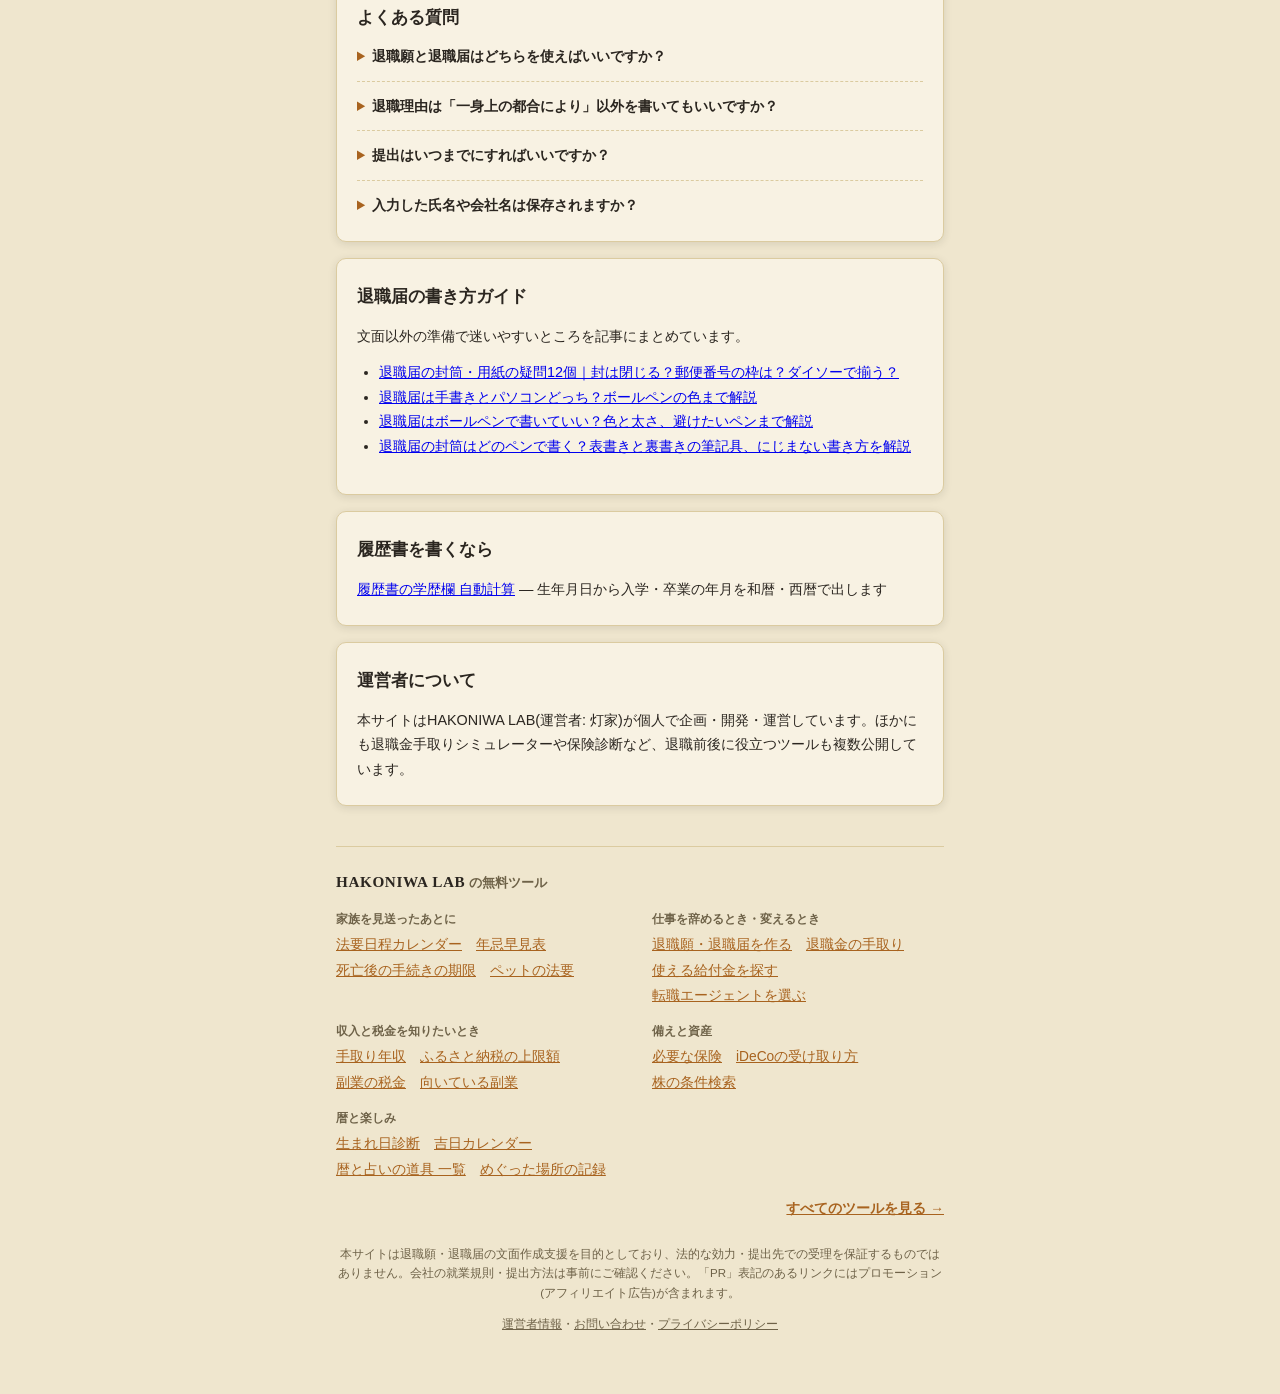
==== commit 534b42e8: "全ページのツール一覧に「暦と占いの道具 一覧」を追加 Co-Authored-By: Claude Opus 5.5 <noreply@anthropic.com>" ====
--- a/index.html
+++ b/index.html
@@ -239,6 +239,7 @@
         <ul class="site-nav__links">
           <li><a href="../birthday-fortune/">生まれ日診断</a></li>
           <li><a href="../birthday-fortune/calendar/">吉日カレンダー</a></li>
+          <li><a href="../birthday-fortune/tools/">暦と占いの道具 一覧</a></li>
           <li><a href="../meguri-log/">めぐった場所の記録</a></li>
         </ul>
       </div>
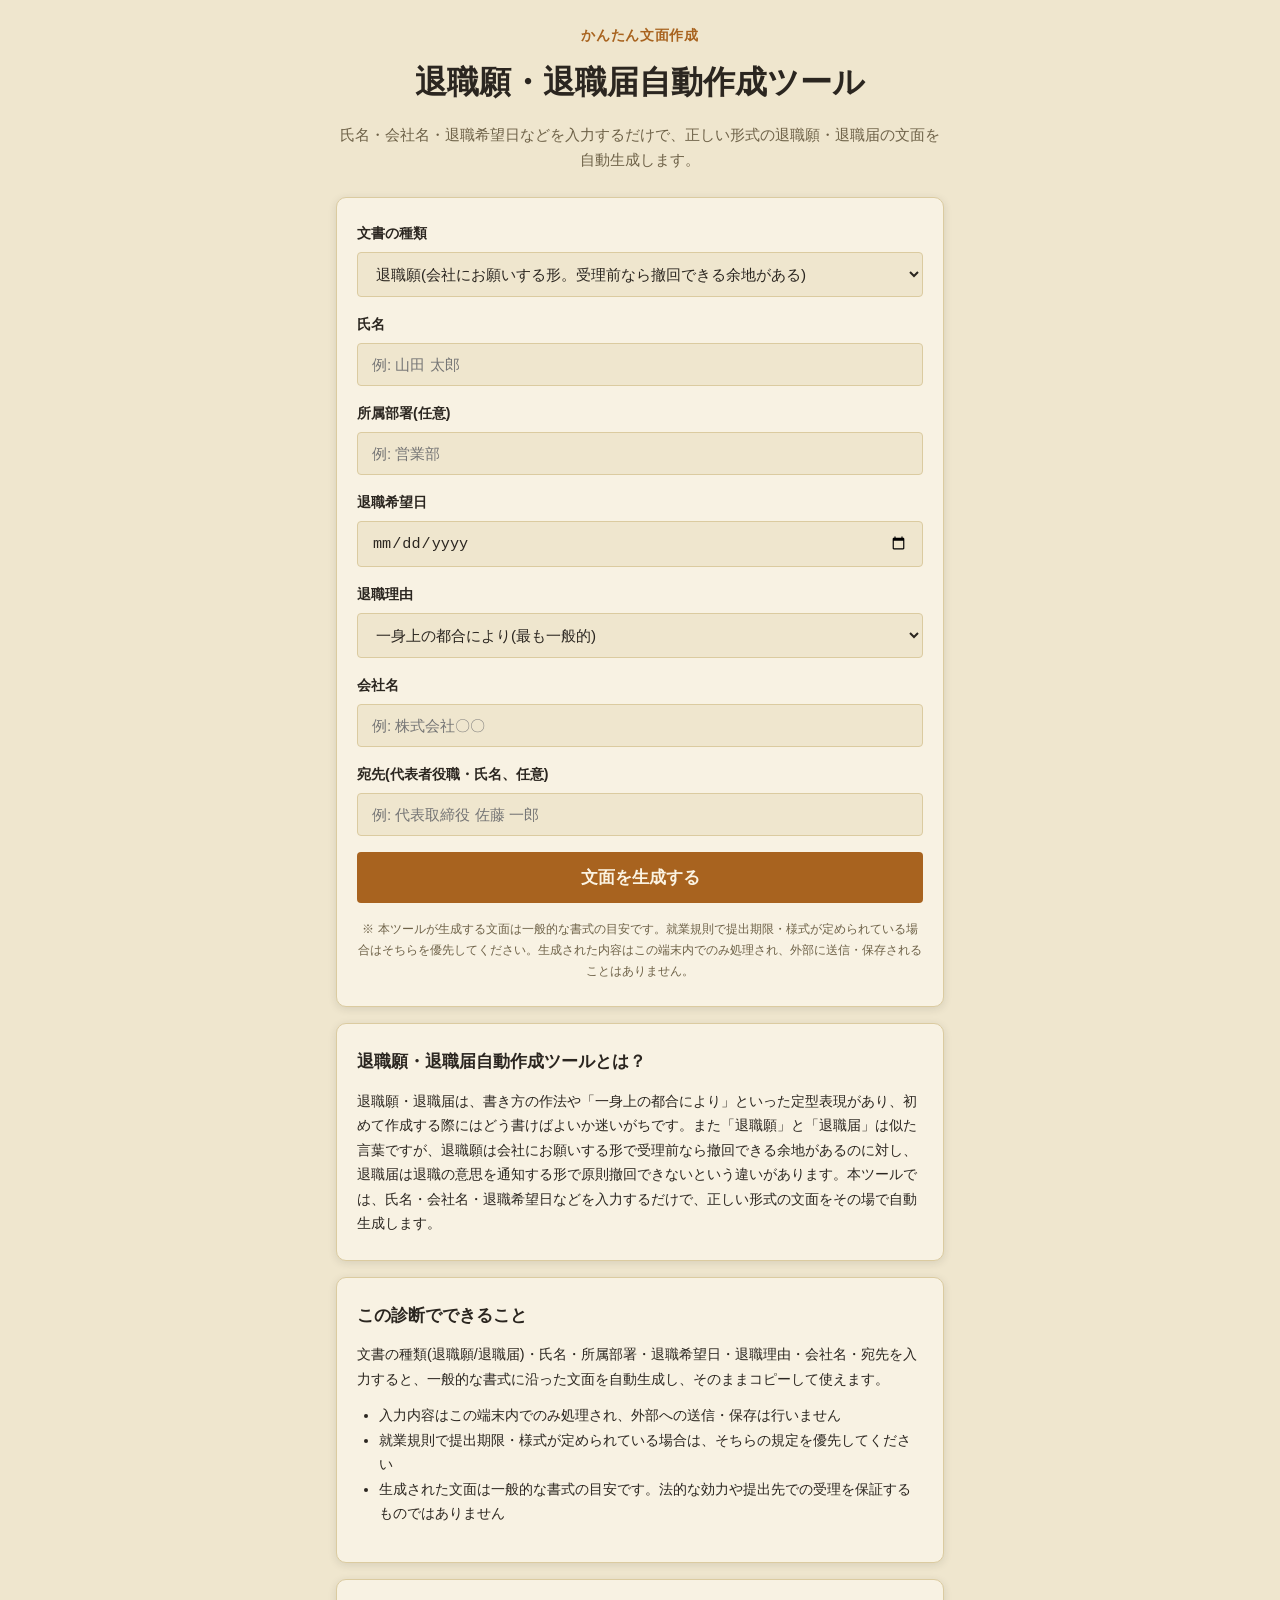
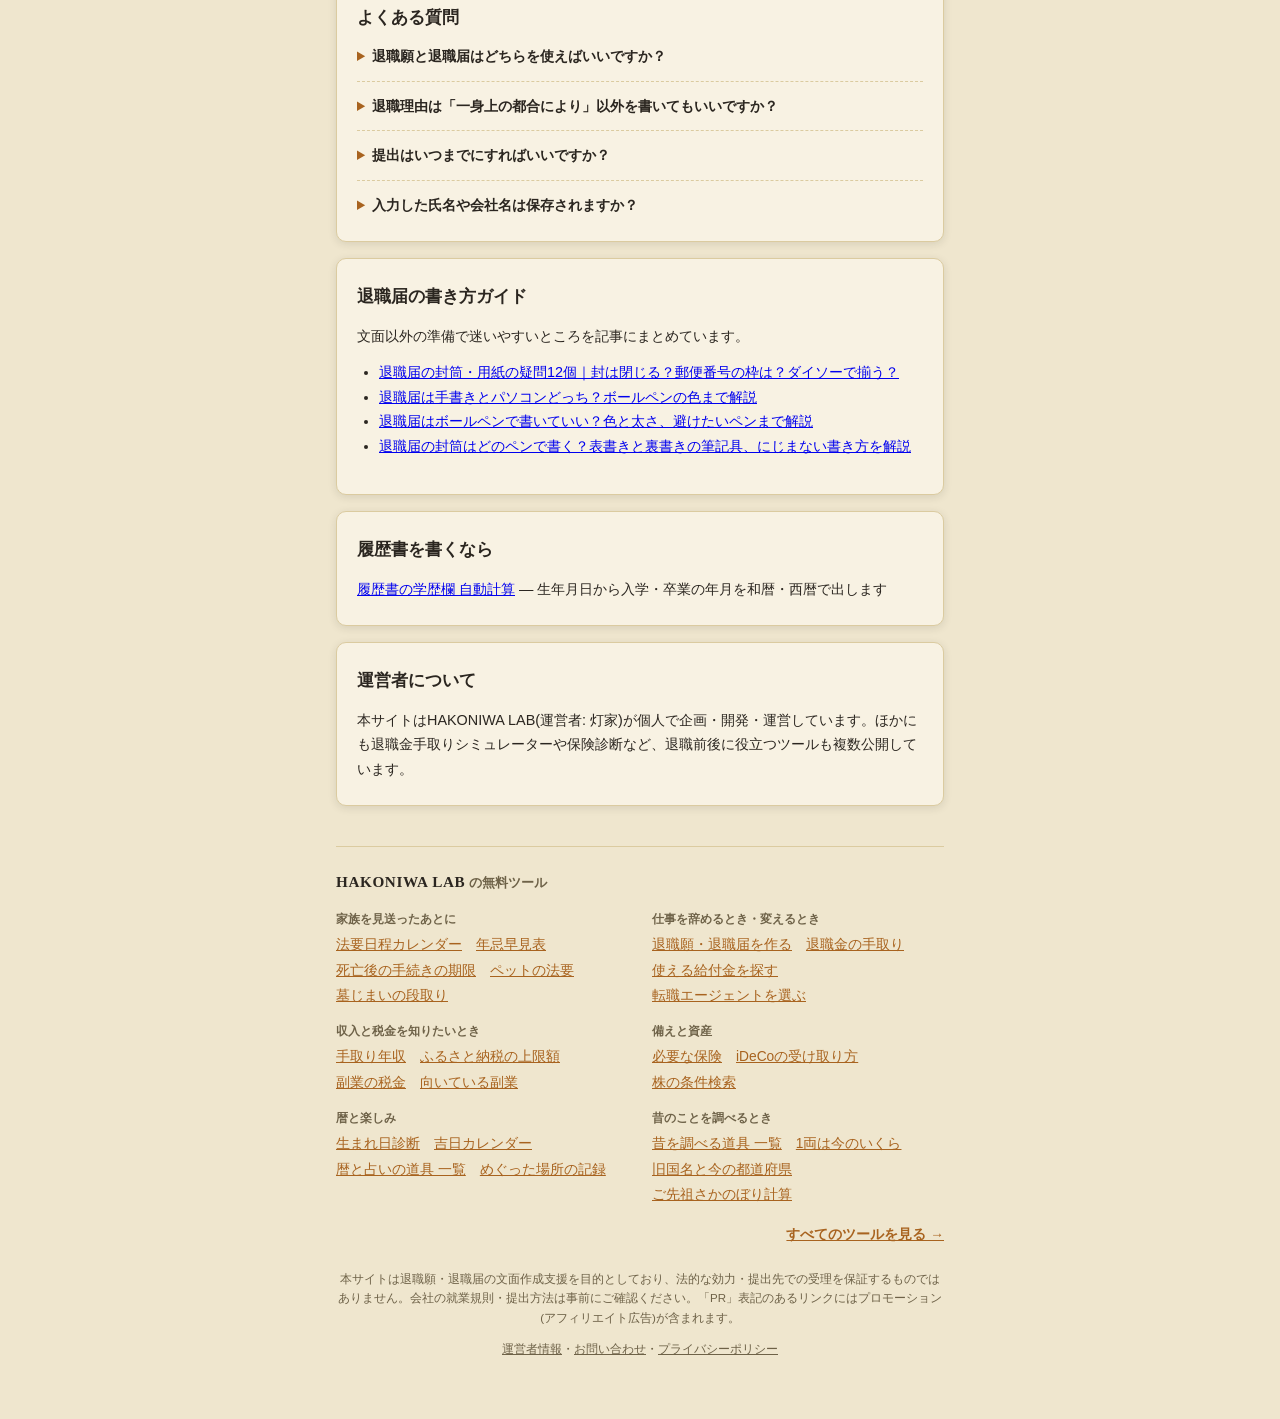
==== commit 3d5a3444: "全ページのツール一覧に「昔のことを調べるとき」（昔を調べる道具 一覧・1両・旧国名・ご先祖）と「墓じまいの段取り」を追加 site-nav/site-nav.html を更新して site_nav.p" ====
--- a/index.html
+++ b/index.html
@@ -206,6 +206,7 @@
           <li><a href="../houyou-calendar/hayami/">年忌早見表</a></li>
           <li><a href="../houyou-calendar/tetsuzuki/">死亡後の手続きの期限</a></li>
           <li><a href="../houyou-calendar/pet/">ペットの法要</a></li>
+          <li><a href="../houyou-calendar/hakajimai/">墓じまいの段取り</a></li>
         </ul>
       </div>
       <div>
@@ -243,6 +244,15 @@
           <li><a href="../meguri-log/">めぐった場所の記録</a></li>
         </ul>
       </div>
+      <div>
+        <p class="site-nav__label">昔のことを調べるとき</p>
+        <ul class="site-nav__links">
+          <li><a href="../mukashi/">昔を調べる道具 一覧</a></li>
+          <li><a href="../mukashi/ryou/">1両は今のいくら</a></li>
+          <li><a href="../mukashi/kokumei/">旧国名と今の都道府県</a></li>
+          <li><a href="../mukashi/senzo/">ご先祖さかのぼり計算</a></li>
+        </ul>
+      </div>
     </div>
     <p class="site-nav__all"><a href="../">すべてのツールを見る →</a></p>
   </nav>
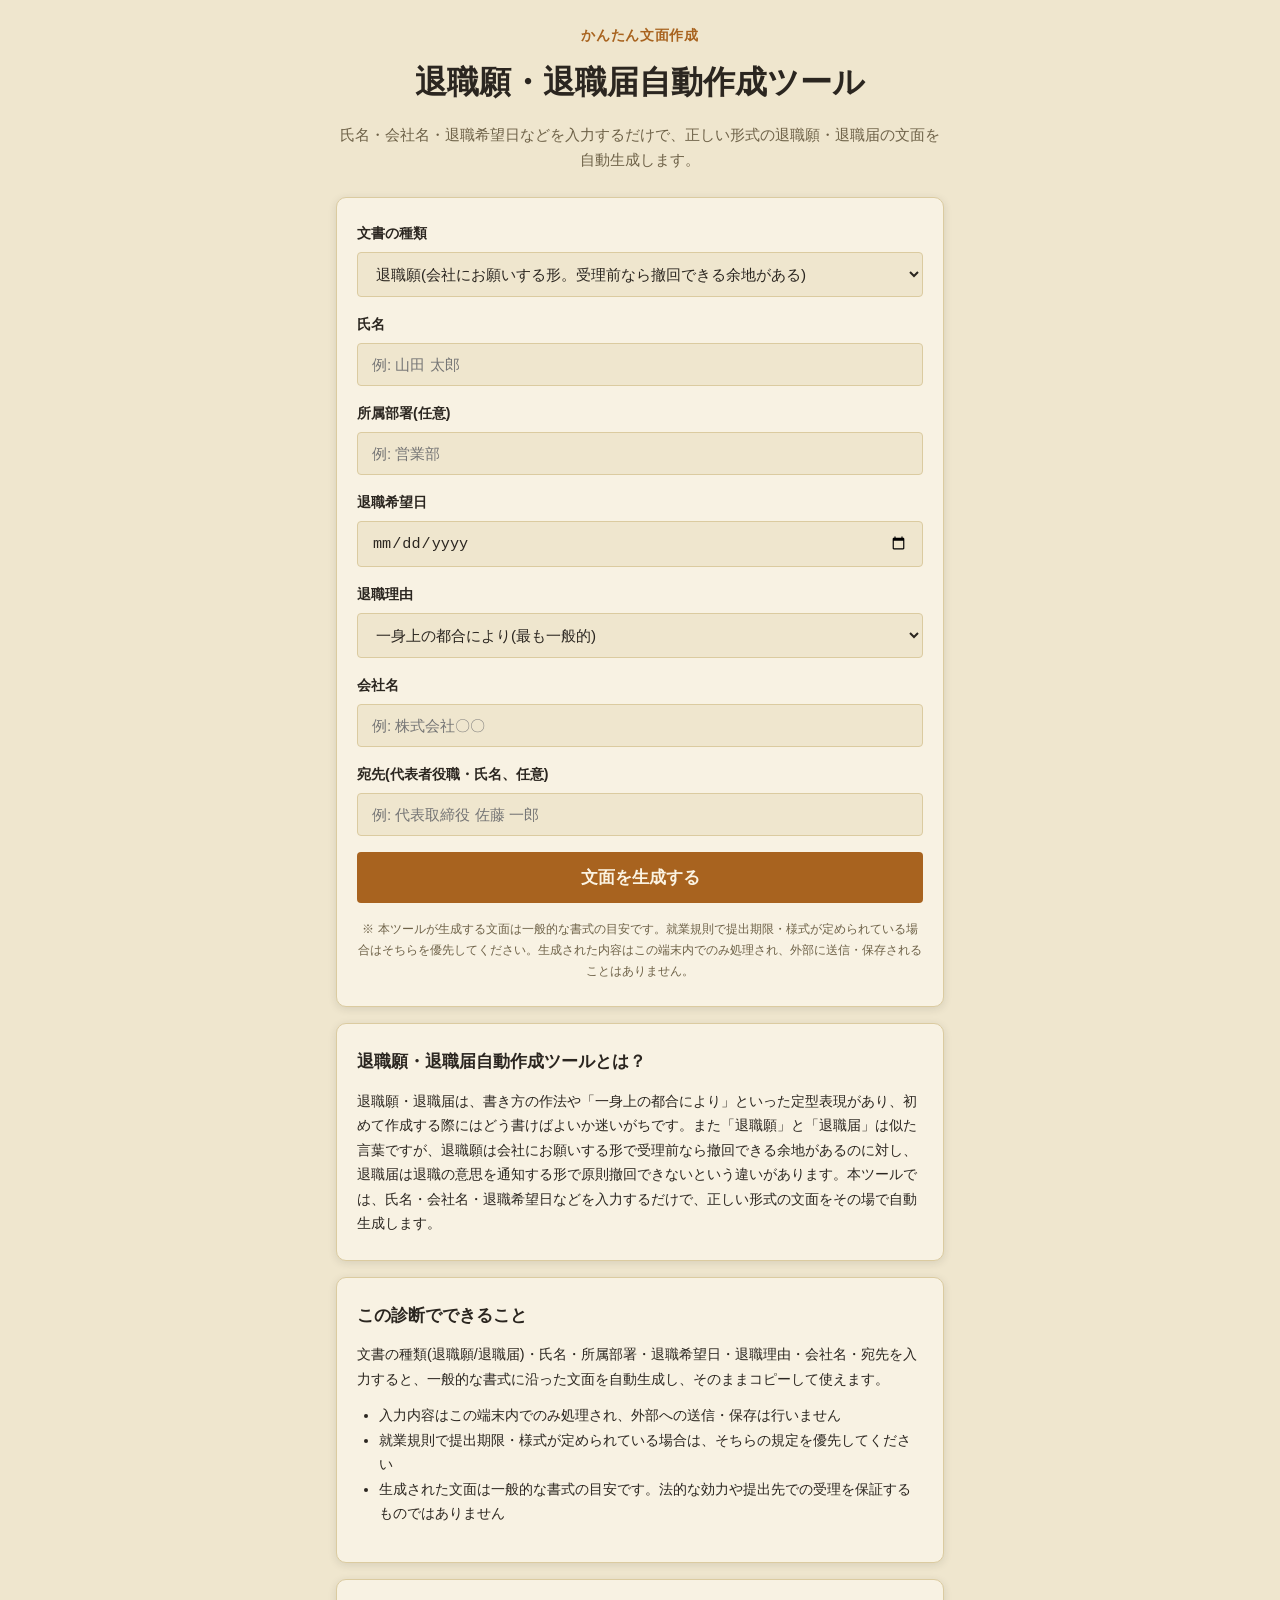
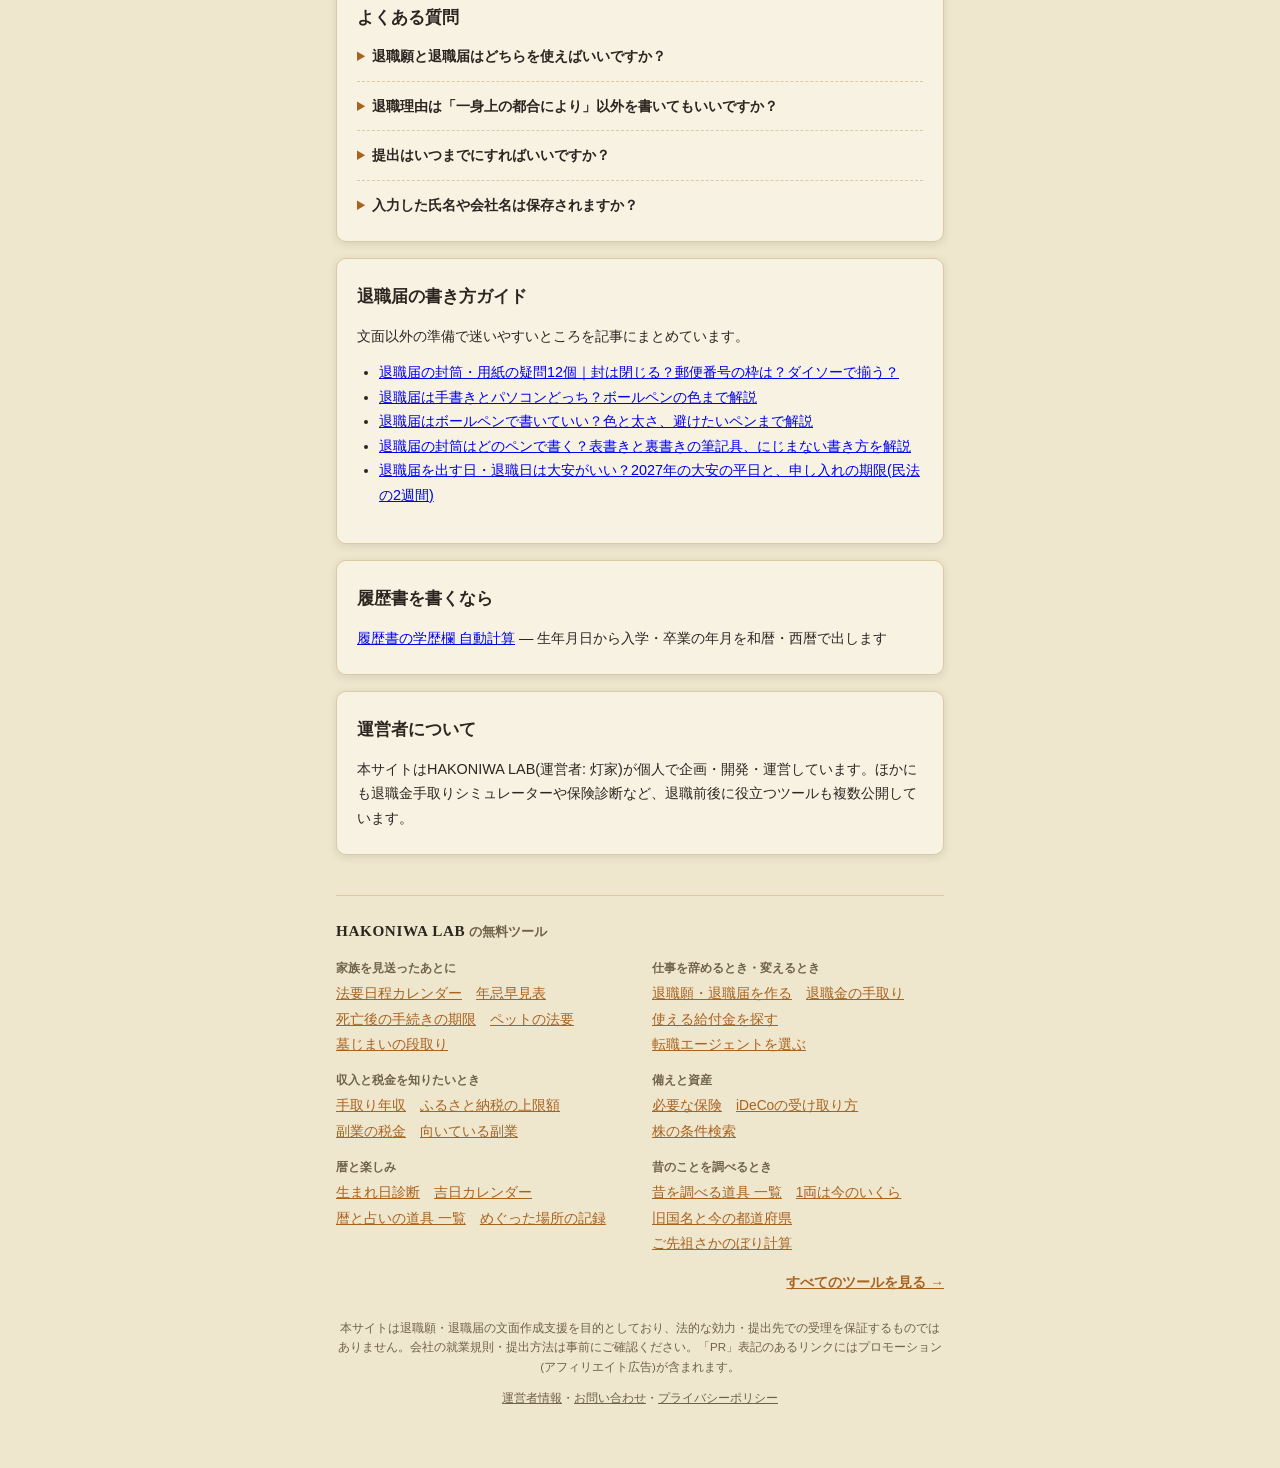
==== commit 8d348f90: "書き方ガイドに「退職届を出す日・退職日は大安がいい？」(暦の記事)へのリンク Co-Authored-By: Claude Opus 5.5 <noreply@anthropic.com>" ====
--- a/index.html
+++ b/index.html
@@ -166,6 +166,7 @@
         <li><a href="guide/taishokutodoke-tegaki-pc/">退職届は手書きとパソコンどっち？ボールペンの色まで解説</a></li>
         <li><a href="guide/taishokutodoke-borupen/">退職届はボールペンで書いていい？色と太さ、避けたいペンまで解説</a></li>
         <li><a href="guide/taishokutodoke-fuutou-pen/">退職届の封筒はどのペンで書く？表書きと裏書きの筆記具、にじまない書き方を解説</a></li>
+        <li><a href="../birthday-fortune/guide/taishoku-kichijitsu/">退職届を出す日・退職日は大安がいい？2027年の大安の平日と、申し入れの期限(民法の2週間)</a></li>
       </ul>
     </div>
 
